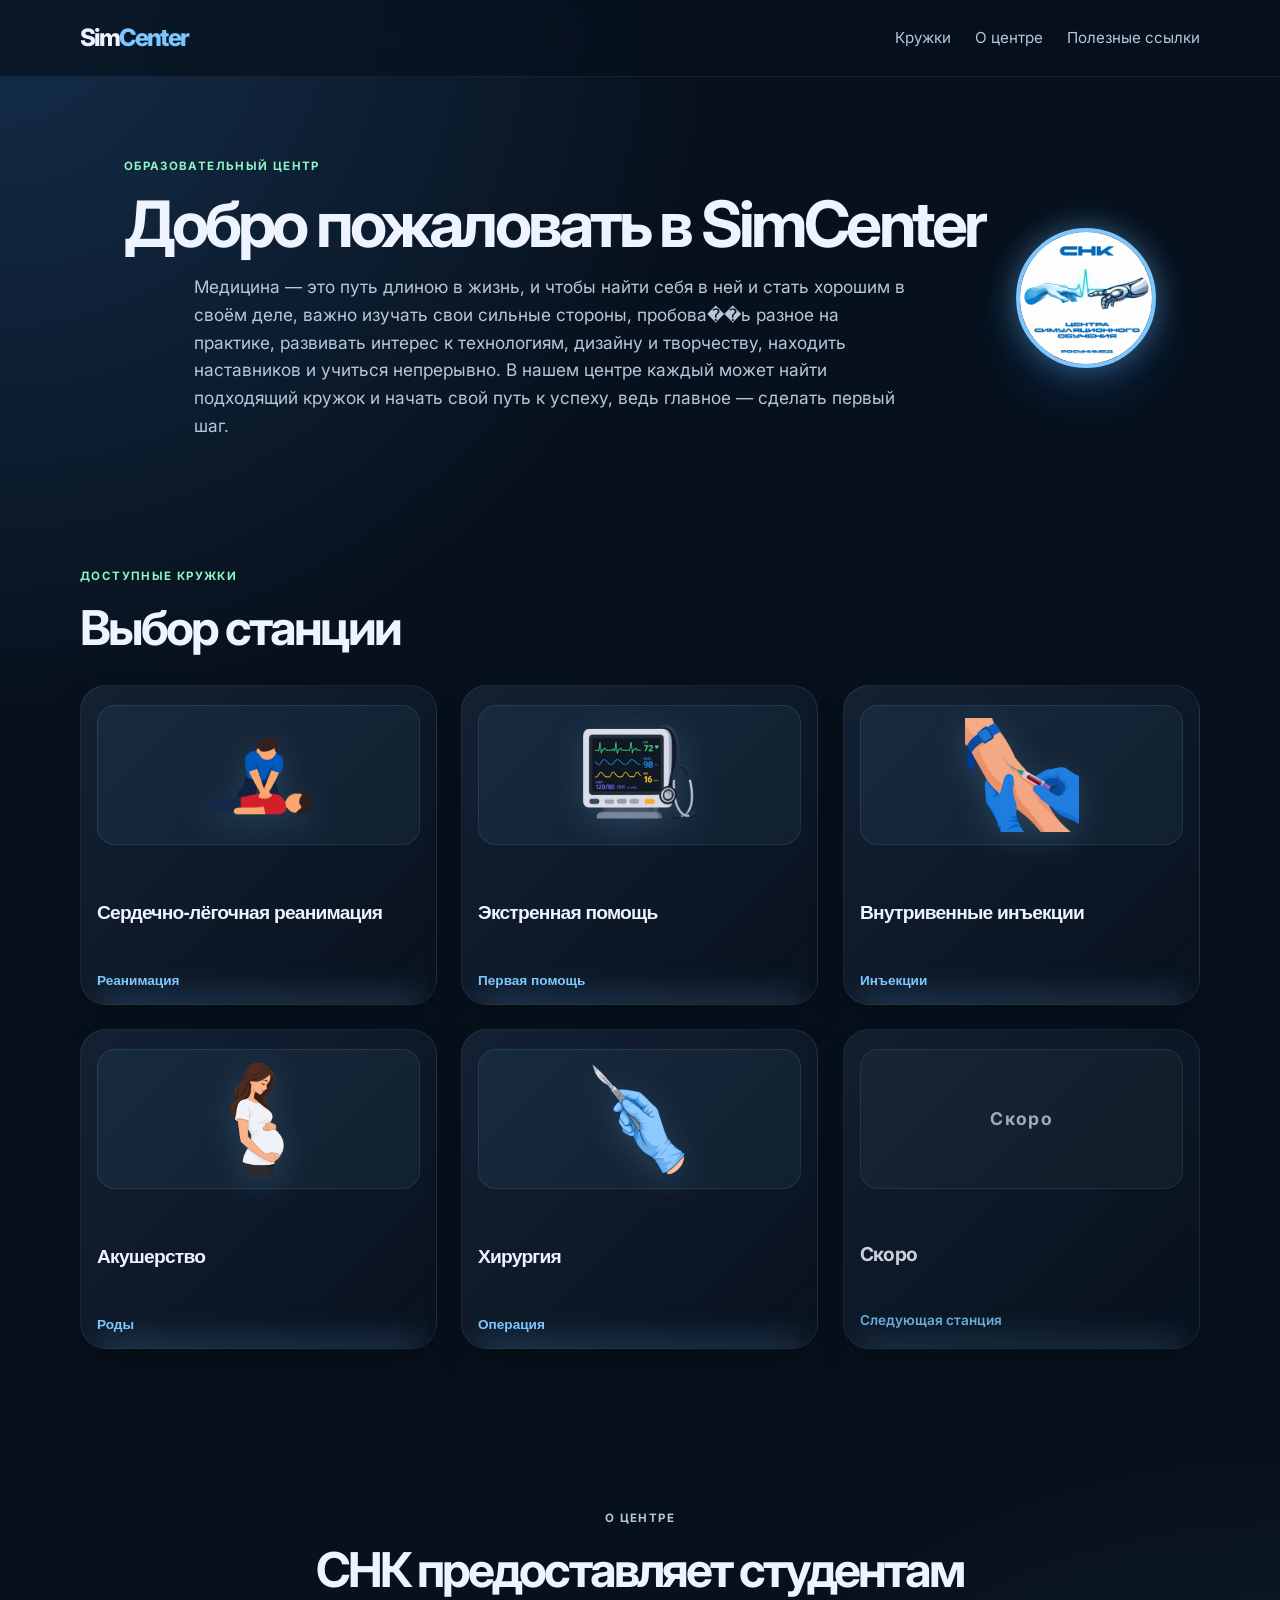
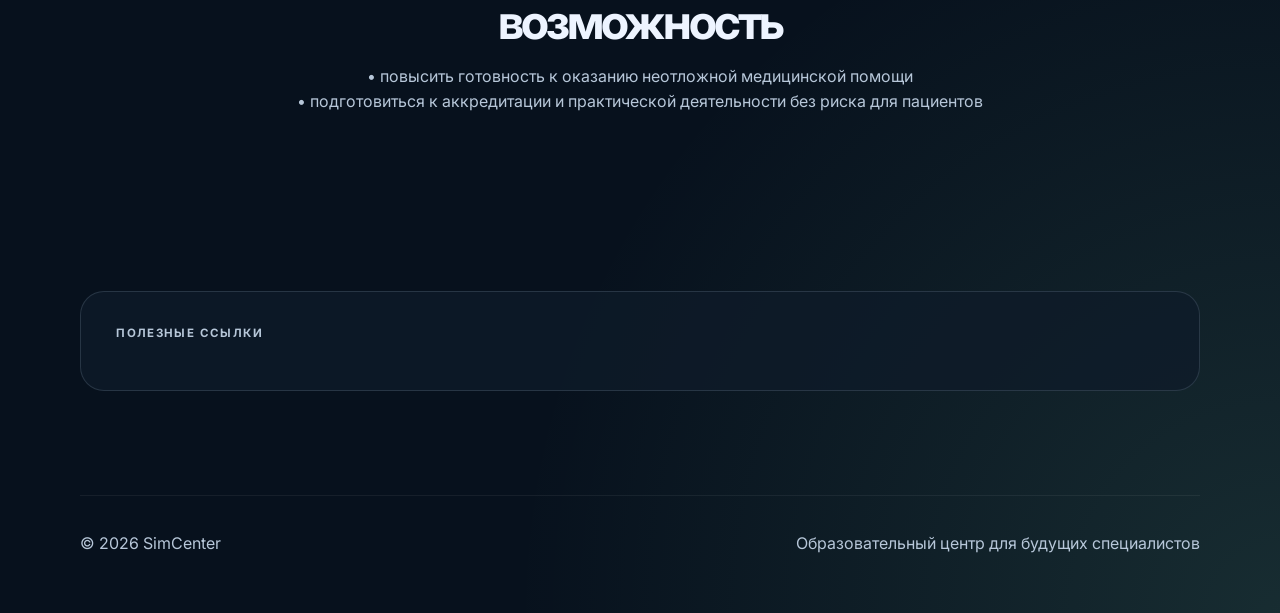
==== index.html @ 1bc77ac1 "Исправляю структуру hero, текст секции About и секции контактов в соответствии с вашим макетом." ====
<!DOCTYPE html>
<html lang="ru">
  <head>
    <meta charset="UTF-8" />
    <meta name="viewport" content="width=device-width, initial-scale=1.0" />
    <meta
      name="description"
      content="SimCenter — образовательный центр для обучения в кружках."
    />
    <title>SimCenter - Кружки обучения</title>
    <link rel="preconnect" href="https://fonts.googleapis.com" />
    <link rel="preconnect" href="https://fonts.gstatic.com" crossorigin />
    <link
      href="https://fonts.googleapis.com/css2?family=Inter:wght@400;500;600;700;800&display=swap"
      rel="stylesheet"
    />
    <link rel="stylesheet" href="styles.css" />
  </head>
  <body>
    <header class="site-header">
      <div class="container nav-wrap">
        <div class="brand" aria-label="SimCenter">Sim<span>Center</span></div>
        <nav class="main-nav" aria-label="Основная навигация">
          <a href="#courses">Кружки</a>
          <a href="#about">О центре</a>
          <a href="#contact">Полезные ссылки</a>
        </nav>
      </div>
    </header>

    <main>
      <div id="home-page">
        <section class="hero">
          <div class="container hero-single">
            <div class="hero-brand">
              <div class="hero-copy">
                <p class="eyebrow">Образовательный центр</p>
                <h1>Добро пожаловать в SimCenter</h1>
                <p class="lede">
                  Медицина — это путь длиною в жизнь, и чтобы найти себя в ней и стать хорошим в своём деле, важно изучать свои сильные стороны, пробова��ь разное на практике, развивать интерес к технологиям, дизайну и творчеству, находить наставников и учиться непрерывно. В нашем центре каждый может найти подходящий кружок и начать свой путь к успеху, ведь главное — сделать первый шаг.
                </p>
              </div>
              <div class="hero-logo-wrap">
                <img
                  class="hero-logo"
                  src="photo_2026-02-09_16-04-20.jpg"
                  alt="Логотип SimCenter"
                />
              </div>
            </div>
          </div>
        </section>

        <section id="courses" class="section courses-section">
          <div class="container">
            <div class="section-heading">
              <p class="section-tag">Доступные кружки</p>
              <h2>Выбор станции</h2>
            </div>

            <div class="courses-grid">
              <button type="button" class="card-cube course-trigger" data-course="slr">
                <div class="card-media">
                  <img src="Новая%20папка%20(6)/СЛР.png" alt="Сердечно-лёгочная реанимация" />
                </div>
                <h3>Сердечно-лёгочная реанимация</h3>
                <p>Реанимация</p>
              </button>

              <button type="button" class="card-cube course-trigger" data-course="emergency">
                <div class="card-media">
                  <img src="Новая%20папка%20(6)/монитор.png" alt="Экстренная помощь" />
                </div>
                <h3>Экстренная помощь</h3>
                <p>Первая помощь</p>
              </button>

              <button type="button" class="card-cube course-trigger" data-course="injections">
                <div class="card-media">
                  <img src="Новая%20папка%20(6)/игла.png" alt="Внутривенные инъекции" />
                </div>
                <h3>Внутривенные инъекции</h3>
                <p>Инъекции</p>
              </button>

              <button type="button" class="card-cube course-trigger" data-course="obstetrics">
                <div class="card-media">
                  <img src="Новая%20папка%20(6)/Бер(1).png" alt="Акушерство" />
                </div>
                <h3>Акушерство</h3>
                <p>Роды</p>
              </button>

              <button type="button" class="card-cube course-trigger" data-course="surgery">
                <div class="card-media">
                  <img src="Новая%20папка%20(6)/ск.png" alt="Хирургия" />
                </div>
                <h3>Хирургия</h3>
                <p>Операция</p>
              </button>

              <div class="card-cube placeholder-card">
                <div class="card-media placeholder-media">
                  <span>Скоро</span>
                </div>
                <h3>Скоро</h3>
                <p>Следующая станция</p>
              </div>
            </div>
          </div>
        </section>

        <section id="about" class="section intro">
          <div class="container narrow">
            <p class="section-tag">О центре</p>
            <h2>СНК предоставляет студентам возможность</h2>
            <p>
              • повысить готовность к оказанию неотложной медицинской помощи
              <br />
              • подготовиться к аккредитации и практической деятельности без риска для пациентов
            </p>
          </div>
        </section>

        <section id="contact" class="section contact">
          <div class="container contact-box">
            <div>
              <p class="section-tag">Полезные ссылки</p>
              <h2></h2>
            </div>
          </div>
        </section>
      </div>

      <section id="course-page" class="course-page hidden">
        <div class="container">
          <div class="course-header-card">
            <div class="course-topbar">
              <div class="course-title-wrap">
                <div class="course-icon" id="course-icon">🚑</div>
                <h2 id="course-title">Сердечно-лёгочная реанимация</h2>
              </div>
              <button type="button" class="course-back" id="course-back-btn">← Назад</button>
            </div>

            <div class="course-tabs" id="course-tabs" aria-label="Вкладки курса"></div>
            <div id="course-content"></div>
          </div>
        </div>
      </section>
    </main>

    <footer class="site-footer">
      <div class="container footer-wrap">
        <p>© <span id="year"></span> SimCenter</p>
        <p>Образовательный центр для будущих специалистов</p>
      </div>
    </footer>

    <script src="script.js"></script>
  </body>
</html>
---- styles.css ----
:root {
  --bg: #07111d;
  --bg-soft: #0d1b2a;
  --panel: rgba(15, 27, 41, 0.9);
  --panel-border: rgba(160, 181, 204, 0.18);
  --text: #edf4ff;
  --muted: #b7c7d9;
  --primary: #7cc7ff;
  --primary-strong: #4ba3ff;
  --accent: #8ef3c5;
  --danger: #ff6b6b;
  --warning: #ffb454;
  --shadow: rgba(6, 15, 24, 0.5);
}

* {
  box-sizing: border-box;
}

html {
  scroll-behavior: smooth;
}

body {
  margin: 0;
  font-family: "Inter", sans-serif;
  background:
    radial-gradient(circle at top left, rgba(76, 161, 255, 0.2), transparent 28%),
    radial-gradient(circle at bottom right, rgba(142, 243, 197, 0.12), transparent 30%),
    var(--bg);
  color: var(--text);
  line-height: 1.6;
}

a {
  color: inherit;
  text-decoration: none;
}

.hidden {
  display: none !important;
}

.container {
  width: min(1120px, calc(100% - 2rem));
  margin: 0 auto;
}

.narrow {
  max-width: 760px;
  text-align: center;
}

.site-header {
  position: sticky;
  top: 0;
  z-index: 20;
  backdrop-filter: blur(14px);
  background: rgba(7, 17, 29, 0.7);
  border-bottom: 1px solid rgba(255, 255, 255, 0.06);
}

.nav-wrap {
  display: flex;
  align-items: center;
  justify-content: space-between;
  min-height: 76px;
}

.brand {
  font-size: 1.5rem;
  font-weight: 800;
  letter-spacing: -0.08em;
}

.brand span {
  color: var(--primary);
}

.main-nav {
  display: flex;
  gap: 1.5rem;
  color: var(--muted);
  font-size: 0.95rem;
}

.main-nav a {
  transition: color 0.25s ease;
}

.main-nav a:hover,
.main-nav a:focus-visible {
  color: var(--text);
}

@keyframes float {
  0%, 100% {
    transform: translateY(0px);
  }
  50% {
    transform: translateY(-15px);
  }
}

@keyframes glow-pulse {
  0%, 100% {
    box-shadow: 0 0 30px rgba(124, 199, 255, 0.4), 0 25px 50px rgba(23, 92, 170, 0.25);
  }
  50% {
    box-shadow: 0 0 50px rgba(124, 199, 255, 0.6), 0 25px 60px rgba(23, 92, 170, 0.35);
  }
}

.hero {
  padding: 5rem 0 3rem;
}

.hero-single {
  text-align: center;
}

.hero-brand {
  display: flex;
  align-items: center;
  justify-content: center;
  gap: 2rem;
  text-align: left;
}

.hero-logo-wrap {
  display: flex;
  justify-content: center;
  align-items: center;
}

.hero-logo {
  width: 140px;
  height: 140px;
  object-fit: cover;
  border-radius: 50%;
  border: 4px solid var(--primary);
  background: rgba(124, 199, 255, 0.1);
  box-shadow: 0 0 30px rgba(124, 199, 255, 0.4), 0 25px 50px rgba(23, 92, 170, 0.25);
  animation: float 4s ease-in-out infinite, glow-pulse 3s ease-in-out infinite;
  transition: transform 0.3s ease;
}

.hero-logo:hover {
  transform: scale(1.08);
}

.eyebrow,
.section-tag {
  margin: 0 0 1rem;
  color: var(--accent);
  text-transform: uppercase;
  letter-spacing: 0.12em;
  font-weight: 700;
  font-size: 0.72rem;
}

.hero-single h1,
.section-heading h2,
.intro h2,
.contact h2,
.course-title-wrap h2 {
  margin: 0;
  letter-spacing: -0.06em;
  line-height: 1.03;
}

.hero-single h1 {
  font-size: clamp(2.6rem, 5vw, 4.4rem);
  margin-bottom: 1rem;
}

.lede {
  max-width: 720px;
  margin: 0 auto;
  color: var(--muted);
  font-size: 1.08rem;
}

.section {
  padding: 5rem 0;
}

.section-heading {
  margin-bottom: 2rem;
}

.section h2 {
  font-size: clamp(2.1rem, 4vw, 3rem);
  letter-spacing: -0.06em;
  line-height: 1.08;
}

.courses-grid {
  display: grid;
  grid-template-columns: repeat(3, minmax(220px, 1fr));
  gap: 1.5rem;
}

.card-cube {
  position: relative;
  display: flex;
  flex-direction: column;
  justify-content: space-between;
  min-height: 320px;
  padding: 1.2rem 1rem 1rem;
  border-radius: 26px;
  background: linear-gradient(135deg, rgba(20, 34, 52, 0.96), rgba(9, 19, 31, 0.94));
  border: 1px solid rgba(255, 255, 255, 0.08);
  box-shadow: 0 18px 32px rgba(0, 0, 0, 0.22);
  transform: perspective(1000px) rotateX(0deg) rotateY(0deg);
  transition: transform 0.25s ease, box-shadow 0.25s ease, border-color 0.25s ease;
  overflow: hidden;
  color: var(--text);
  text-align: left;
  cursor: pointer;
}

.card-cube::before {
  content: "";
  position: absolute;
  inset: auto 12px -12px 14px;
  height: 22px;
  border-radius: 14px;
  background: rgba(89, 143, 196, 0.28);
  filter: blur(14px);
  z-index: 0;
}

.card-cube:hover,
.card-cube:focus-within {
  transform: translateY(-10px) rotateX(3deg) rotateY(-4deg);
  border-color: rgba(124, 199, 255, 0.7);
  box-shadow: 0 26px 44px rgba(23, 92, 170, 0.25);
}

.card-media {
  width: 100%;
  height: 140px;
  display: flex;
  align-items: center;
  justify-content: center;
  overflow: visible;
  border-radius: 18px;
  background: rgba(124, 199, 255, 0.06);
  border: 1px solid rgba(124, 199, 255, 0.12);
  margin-bottom: 0.9rem;
  position: relative;
  z-index: 1;
  padding: 12px;
}

.card-media img {
  width: 100%;
  height: 100%;
  object-fit: contain;
  display: block;
  filter: drop-shadow(0 8px 16px rgba(124, 199, 255, 0.18));
}

.placeholder-media {
  display: grid;
  place-items: center;
  background: rgba(255, 255, 255, 0.04);
  color: var(--muted);
  font-size: 1.1rem;
  font-weight: 700;
  letter-spacing: 0.08em;
}

.card-cube h3 {
  margin: 0 0 0.4rem;
  font-size: 1.2rem;
  letter-spacing: -0.04em;
  line-height: 1.25;
  position: relative;
  z-index: 1;
}

.card-cube p {
  margin: 0;
  color: var(--primary);
  font-weight: 600;
  font-size: 0.85rem;
  position: relative;
  z-index: 1;
}

.placeholder-card {
  opacity: 0.85;
  cursor: default;
}

.placeholder-card:hover,
.placeholder-card:focus-within {
  transform: none;
  border-color: rgba(255, 255, 255, 0.08);
  box-shadow: 0 18px 32px rgba(0, 0, 0, 0.22);
}

.intro p,
.contact-box p,
.course-content p,
.course-content li {
  color: var(--muted);
}

.contact-box {
  display: flex;
  align-items: center;
  justify-content: space-between;
  gap: 1.5rem;
  padding: 2rem 2.2rem;
  background: rgba(15, 27, 41, 0.78);
  border: 1px solid var(--panel-border);
  border-radius: 24px;
}

.button {
  display: inline-flex;
  align-items: center;
  justify-content: center;
  border-radius: 999px;
  padding: 0.9rem 1.4rem;
  font-weight: 700;
  background: linear-gradient(135deg, var(--primary), var(--primary-strong));
  color: #051720;
  box-shadow: 0 18px 32px rgba(75, 163, 255, 0.35);
  transition: transform 0.2s ease;
  border: 0;
}

.button:hover,
.button:focus-visible {
  transform: translateY(-2px);
}

.course-page {
  padding: 4rem 0;
}

.course-header-card {
  background: rgba(15, 27, 41, 0.82);
  border: 1px solid rgba(255, 255, 255, 0.08);
  border-radius: 28px;
  padding: 28px 28px 18px;
  box-shadow: 0 20px 40px rgba(0, 0, 0, 0.18);
}

.course-topbar {
  display: flex;
  align-items: center;
  justify-content: space-between;
  gap: 18px;
  margin-bottom: 18px;
}

.course-title-wrap {
  display: flex;
  align-items: center;
  gap: 16px;
}

.course-icon {
  width: 60px;
  height: 60px;
  display: grid;
  place-items: center;
  border-radius: 18px;
  background: linear-gradient(135deg, rgba(124, 199, 255, 0.2), rgba(142, 243, 197, 0.12));
  border: 1px solid rgba(124, 199, 255, 0.25);
  font-size: 2rem;
}

.course-back {
  background: linear-gradient(135deg, var(--primary), var(--primary-strong));
  color: #041521;
  border: 0;
  border-radius: 999px;
  padding: 10px 16px;
  font-weight: 700;
  cursor: pointer;
}

.course-tabs {
  display: flex;
  flex-wrap: wrap;
  gap: 12px;
  margin: 26px 0 18px;
}

.course-tab {
  border: 1px solid rgba(124, 199, 255, 0.2);
  background: rgba(124, 199, 255, 0.08);
  color: var(--text);
  padding: 12px 18px;
  border-radius: 12px;
  font-size: 0.98rem;
  font-weight: 600;
  cursor: pointer;
  transition: all 0.2s ease;
}

.course-tab.active {
  background: linear-gradient(135deg, rgba(124, 199, 255, 0.2), rgba(142, 243, 197, 0.1));
  border-color: rgba(124, 199, 255, 0.5);
  box-shadow: 0 8px 18px rgba(75, 163, 255, 0.18);
}

.course-tab:hover {
  transform: translateY(-1px);
}

#course-content h2 {
  margin-top: 0;
  font-size: clamp(1.4rem, 2vw, 2rem);
  color: var(--warning);
}

#course-content ul {
  padding-left: 20px;
}

.warning {
  background: rgba(255, 107, 107, 0.12);
  border-left: 4px solid var(--danger);
  border-radius: 12px;
  padding: 14px 16px;
  margin: 18px 0;
}

.warning strong {
  color: #ff9f9f;
}

.grid {
  display: grid;
  grid-template-columns: repeat(2, minmax(220px, 1fr));
  gap: 16px;
  margin-top: 18px;
}

.mini-card {
  background: rgba(22, 36, 53, 0.9);
  border: 1px solid rgba(255, 255, 255, 0.08);
  border-radius: 16px;
  padding: 18px;
}

.mini-card h3 {
  margin: 0 0 8px;
  color: var(--text);
}

.placeholder {
  display: grid;
  place-items: center;
  min-height: 220px;
  border: 1px dashed rgba(124, 199, 255, 0.4);
  border-radius: 18px;
  background: rgba(124, 199, 255, 0.04);
  color: var(--muted);
  font-size: 1.05rem;
  text-align: center;
  padding: 18px;
}

.site-footer {
  padding: 1.5rem 0 2.5rem;
  color: var(--muted);
}

.footer-wrap {
  display: flex;
  justify-content: space-between;
  gap: 1rem;
  flex-wrap: wrap;
  border-top: 1px solid rgba(255, 255, 255, 0.06);
  padding-top: 1.2rem;
}

@media (max-width: 900px) {
  .courses-grid {
    grid-template-columns: repeat(2, minmax(220px, 1fr));
  }

  .hero-brand {
    flex-direction: column;
    text-align: center;
  }
}

@media (max-width: 620px) {
  .courses-grid {
    grid-template-columns: 1fr;
  }

  .main-nav {
    display: none;
  }

  .contact-box {
    display: grid;
    grid-template-columns: 1fr;
    text-align: center;
    justify-content: center;
  }

  .hero-logo {
    width: 110px;
    height: 110px;
  }

  .grid {
    grid-template-columns: 1fr;
  }
}
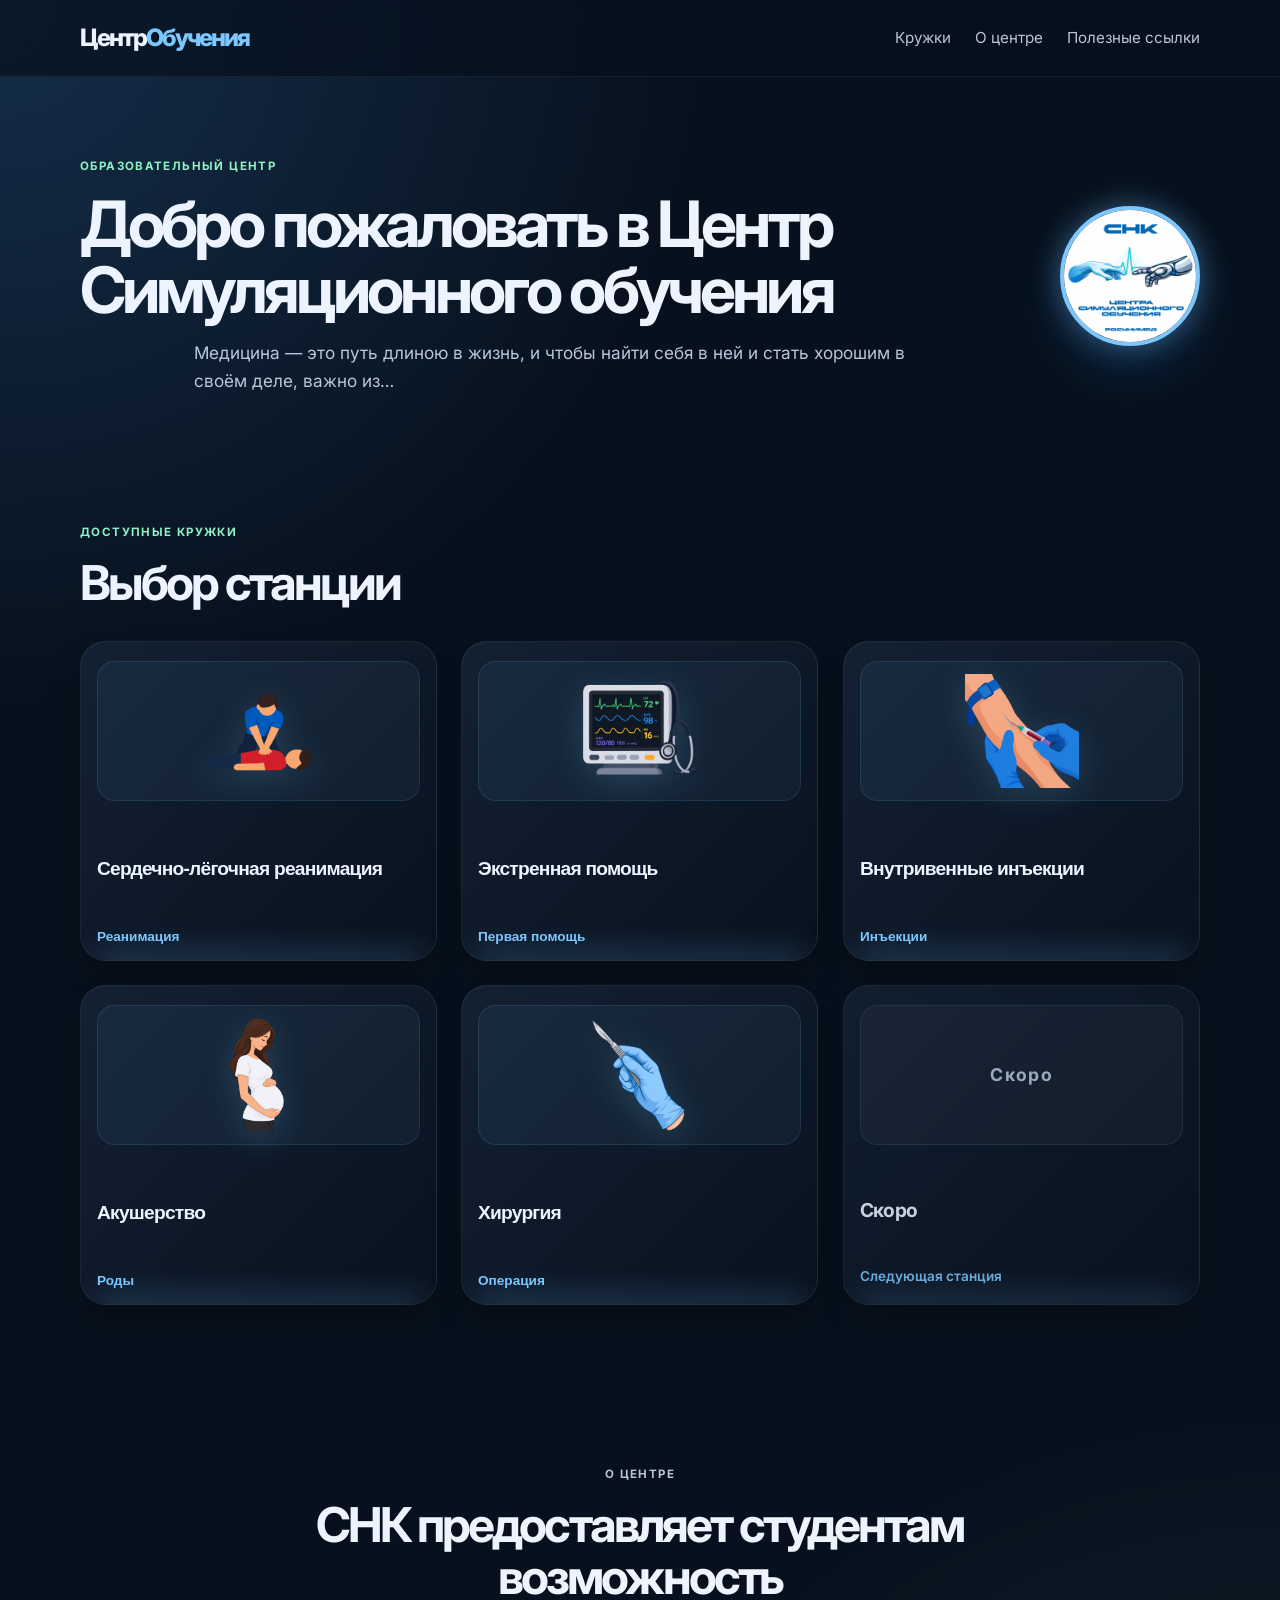
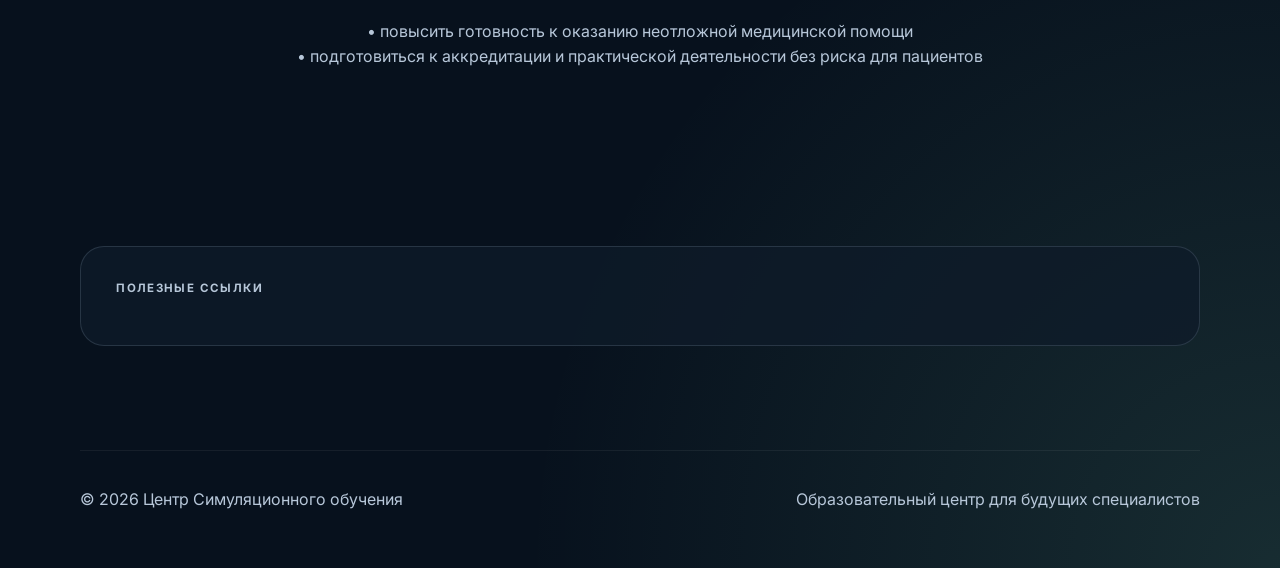
==== commit 6d7ded56: "Подтвердить изменения: заменить название и обновить фон" ====
--- a/index.html
+++ b/index.html
@@ -5,9 +5,9 @@
     <meta name="viewport" content="width=device-width, initial-scale=1.0" />
     <meta
       name="description"
-      content="SimCenter — образовательный центр для обучения в кружках."
+      content="Центр Симуляционного обучения — образовательный центр для обучения в кружках."
     />
-    <title>SimCenter - Кружки обучения</title>
+    <title>Центр Симуляционного обучения - Кружки обучения</title>
     <link rel="preconnect" href="https://fonts.googleapis.com" />
     <link rel="preconnect" href="https://fonts.gstatic.com" crossorigin />
     <link
@@ -19,7 +19,7 @@
   <body>
     <header class="site-header">
       <div class="container nav-wrap">
-        <div class="brand" aria-label="SimCenter">Sim<span>Center</span></div>
+        <div class="brand" aria-label="Центр Симуляционного обучения">Центр<span>Обучения</span></div>
         <nav class="main-nav" aria-label="Основная навигация">
           <a href="#courses">Кружки</a>
           <a href="#about">О центре</a>
@@ -35,16 +35,16 @@
             <div class="hero-brand">
               <div class="hero-copy">
                 <p class="eyebrow">Образовательный центр</p>
-                <h1>Добро пожаловать в SimCenter</h1>
+                <h1>Добро пожаловать в Центр Симуляционного обучения</h1>
                 <p class="lede">
-                  Медицина — это путь длиною в жизнь, и чтобы найти себя в ней и стать хорошим в своём деле, важно изучать свои сильные стороны, пробова��ь разное на практике, развивать интерес к технологиям, дизайну и творчеству, находить наставников и учиться непрерывно. В нашем центре каждый может найти подходящий кружок и начать свой путь к успеху, ведь главное — сделать первый шаг.
+                  Медицина — это путь длиною в жизнь, и чтобы найти себя в ней и стать хорошим в своём деле, важно из…
                 </p>
               </div>
               <div class="hero-logo-wrap">
                 <img
                   class="hero-logo"
                   src="photo_2026-02-09_16-04-20.jpg"
-                  alt="Логотип SimCenter"
+                  alt="Логотип Центра Симуляционного обучения"
                 />
               </div>
             </div>
@@ -152,7 +152,7 @@
 
     <footer class="site-footer">
       <div class="container footer-wrap">
-        <p>© <span id="year"></span> SimCenter</p>
+        <p>© <span id="year"></span> Центр Симуляционного обучения</p>
         <p>Образовательный центр для будущих специалистов</p>
       </div>
     </footer>
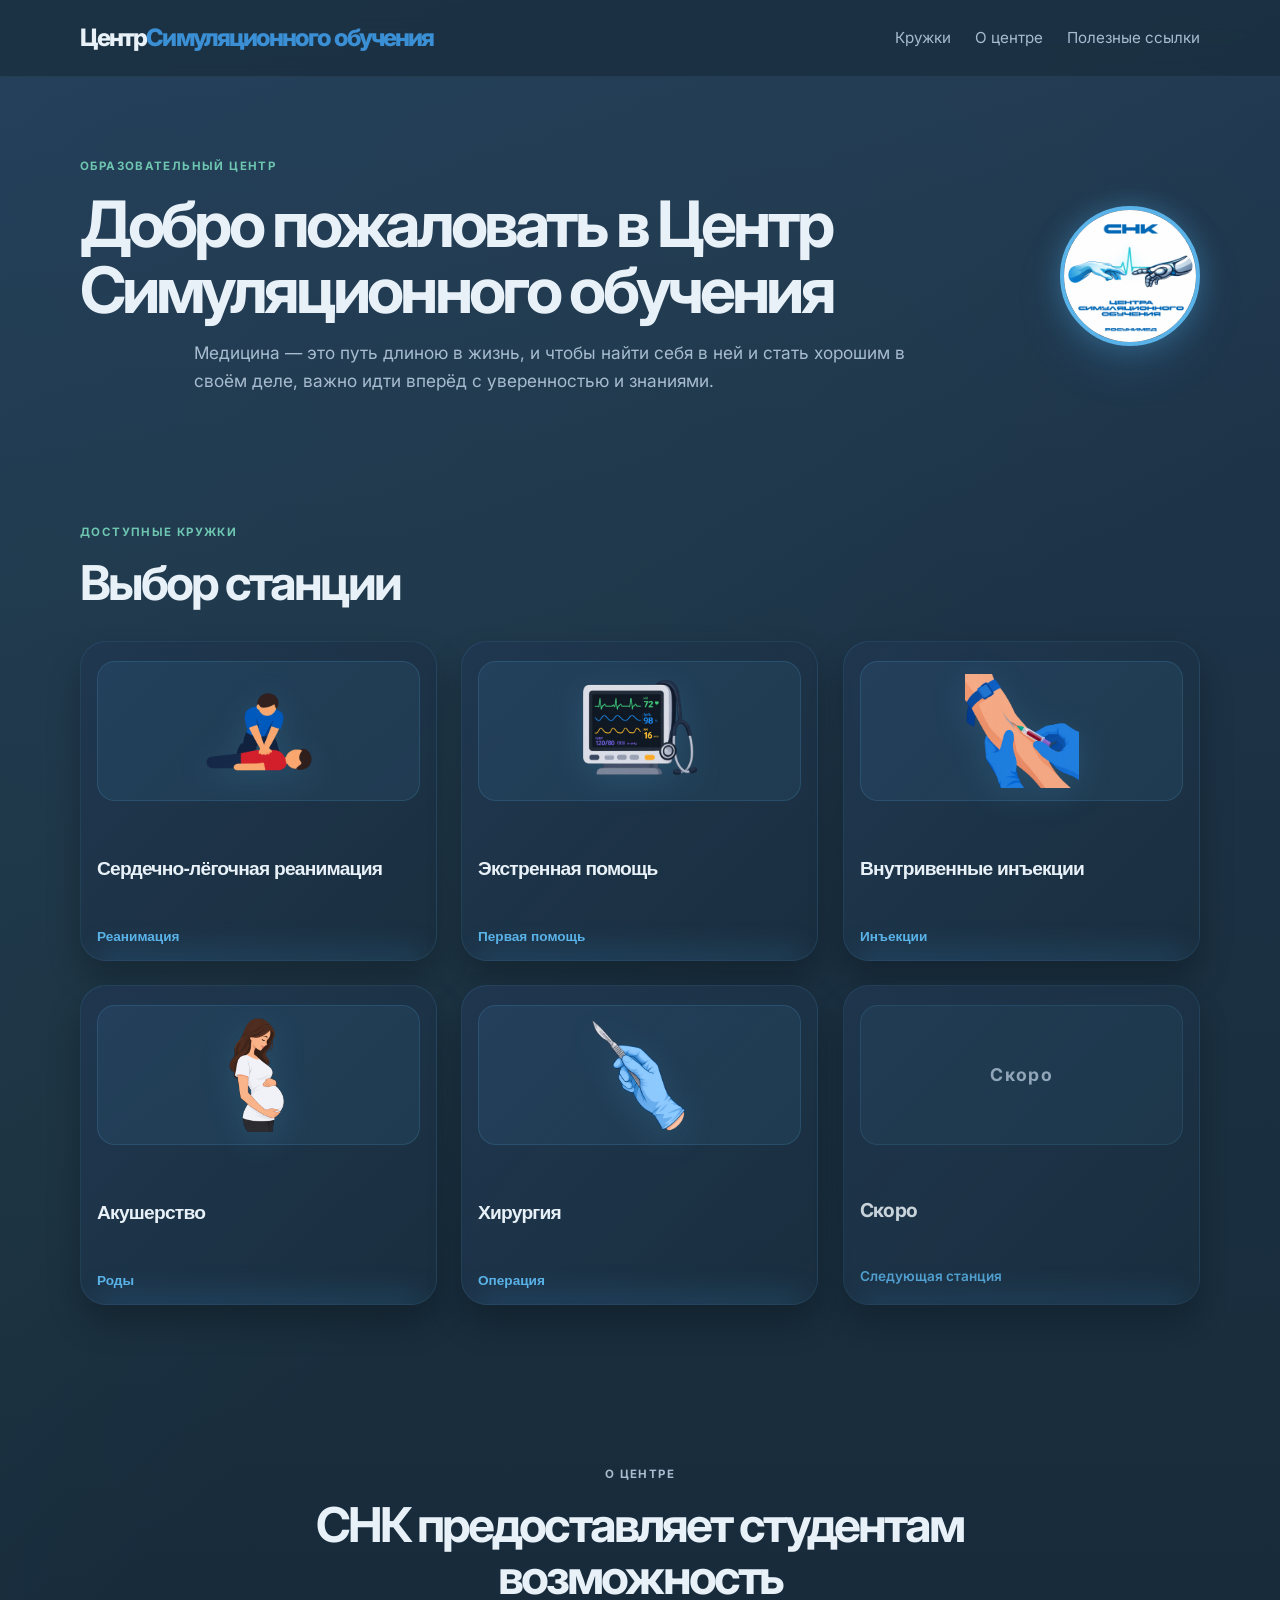
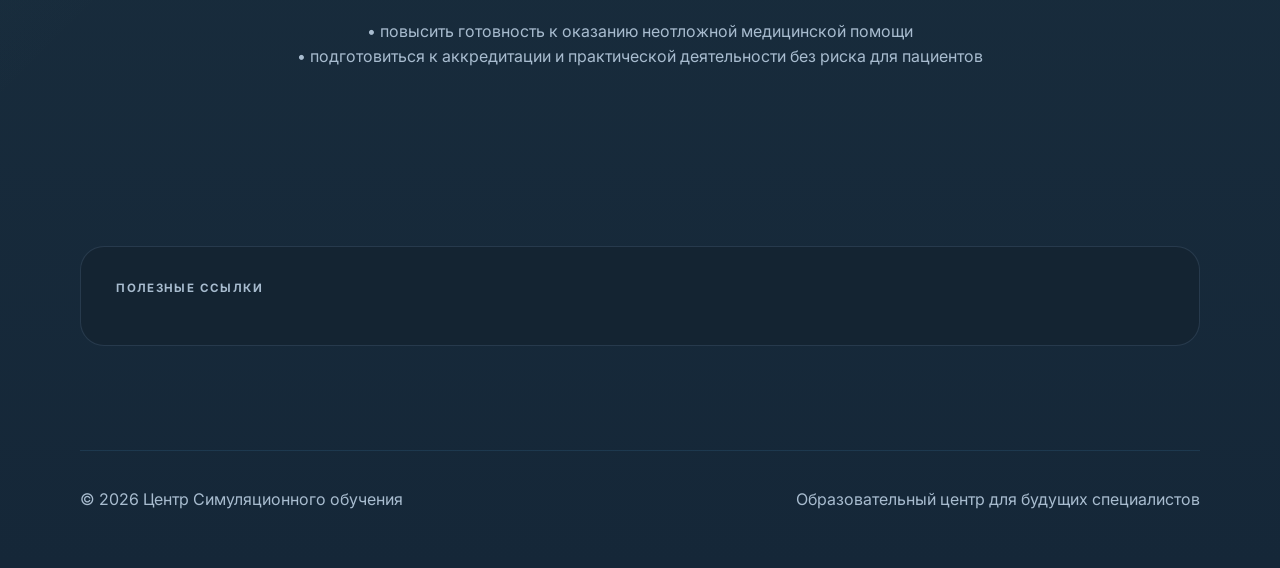
==== commit 1439943a: "Обновить название сайта и фон для этого репозитория" ====
--- a/index.html
+++ b/index.html
@@ -19,7 +19,7 @@
   <body>
     <header class="site-header">
       <div class="container nav-wrap">
-        <div class="brand" aria-label="Центр Симуляционного обучения">Центр<span>Обучения</span></div>
+        <div class="brand" aria-label="Центр Симуляционного обучения">Центр<span>Симуляционного обучения</span></div>
         <nav class="main-nav" aria-label="Основная навигация">
           <a href="#courses">Кружки</a>
           <a href="#about">О центре</a>
@@ -37,15 +37,11 @@
                 <p class="eyebrow">Образовательный центр</p>
                 <h1>Добро пожаловать в Центр Симуляционного обучения</h1>
                 <p class="lede">
-                  Медицина — это путь длиною в жизнь, и чтобы найти себя в ней и стать хорошим в своём деле, важно из…
+                  Медицина — это путь длиною в жизнь, и чтобы найти себя в ней и стать хорошим в своём деле, важно идти вперёд с уверенностью и знаниями.
                 </p>
               </div>
               <div class="hero-logo-wrap">
-                <img
-                  class="hero-logo"
-                  src="photo_2026-02-09_16-04-20.jpg"
-                  alt="Логотип Центра Симуляционного обучения"
-                />
+                <img class="hero-logo" src="photo_2026-02-09_16-04-20.jpg" alt="Логотип Центра Симуляционного обучения" />
               </div>
             </div>
           </div>
@@ -115,8 +111,7 @@
             <p class="section-tag">О центре</p>
             <h2>СНК предоставляет студентам возможность</h2>
             <p>
-              • повысить готовность к оказанию неотложной медицинской помощи
-              <br />
+              • повысить готовность к оказанию неотложной медицинской помощи<br />
               • подготовиться к аккредитации и практической деятельности без риска для пациентов
             </p>
           </div>
@@ -142,7 +137,6 @@
               </div>
               <button type="button" class="course-back" id="course-back-btn">← Назад</button>
             </div>
-
             <div class="course-tabs" id="course-tabs" aria-label="Вкладки курса"></div>
             <div id="course-content"></div>
           </div>
--- a/styles.css
+++ b/styles.css
@@ -1,16 +1,16 @@
 :root {
-  --bg: #07111d;
-  --bg-soft: #0d1b2a;
-  --panel: rgba(15, 27, 41, 0.9);
-  --panel-border: rgba(160, 181, 204, 0.18);
-  --text: #edf4ff;
-  --muted: #b7c7d9;
-  --primary: #7cc7ff;
-  --primary-strong: #4ba3ff;
-  --accent: #8ef3c5;
-  --danger: #ff6b6b;
-  --warning: #ffb454;
-  --shadow: rgba(6, 15, 24, 0.5);
+  --bg: #1a2f3f;
+  --bg-soft: #243a4d;
+  --panel: rgba(20, 35, 48, 0.9);
+  --panel-border: rgba(126, 159, 191, 0.18);
+  --text: #e8f1f7;
+  --muted: #a8bccf;
+  --primary: #5ab3e8;
+  --primary-strong: #3b8fd4;
+  --accent: #6ec5b0;
+  --danger: #e85d5d;
+  --warning: #d9a847;
+  --shadow: rgba(10, 20, 30, 0.4);
 }
 
 * {
@@ -25,11 +25,11 @@
   margin: 0;
   font-family: "Inter", sans-serif;
   background:
-    radial-gradient(circle at top left, rgba(76, 161, 255, 0.2), transparent 28%),
-    radial-gradient(circle at bottom right, rgba(142, 243, 197, 0.12), transparent 30%),
-    var(--bg);
+    linear-gradient(135deg, rgba(90, 179, 232, 0.08) 0%, rgba(110, 197, 176, 0.04) 35%, transparent 50%),
+    linear-gradient(180deg, #203750 0%, #1a2f3f 50%, #152738 100%);
   color: var(--text);
   line-height: 1.6;
+  min-height: 100vh;
 }
 
 a {
@@ -56,8 +56,8 @@
   top: 0;
   z-index: 20;
   backdrop-filter: blur(14px);
-  background: rgba(7, 17, 29, 0.7);
-  border-bottom: 1px solid rgba(255, 255, 255, 0.06);
+  background: rgba(26, 47, 63, 0.8);
+  border-bottom: 1px solid rgba(126, 159, 191, 0.1);
 }
 
 .nav-wrap {
@@ -74,7 +74,7 @@
 }
 
 .brand span {
-  color: var(--primary);
+  color: var(--primary-strong);
 }
 
 .main-nav {
@@ -104,10 +104,10 @@
 
 @keyframes glow-pulse {
   0%, 100% {
-    box-shadow: 0 0 30px rgba(124, 199, 255, 0.4), 0 25px 50px rgba(23, 92, 170, 0.25);
+    box-shadow: 0 0 28px rgba(90, 179, 232, 0.3), 0 20px 45px rgba(59, 143, 212, 0.2);
   }
   50% {
-    box-shadow: 0 0 50px rgba(124, 199, 255, 0.6), 0 25px 60px rgba(23, 92, 170, 0.35);
+    box-shadow: 0 0 42px rgba(90, 179, 232, 0.45), 0 22px 50px rgba(59, 143, 212, 0.3);
   }
 }
 
@@ -139,8 +139,8 @@
   object-fit: cover;
   border-radius: 50%;
   border: 4px solid var(--primary);
-  background: rgba(124, 199, 255, 0.1);
-  box-shadow: 0 0 30px rgba(124, 199, 255, 0.4), 0 25px 50px rgba(23, 92, 170, 0.25);
+  background: rgba(90, 179, 232, 0.1);
+  box-shadow: 0 0 28px rgba(90, 179, 232, 0.3), 0 20px 45px rgba(59, 143, 212, 0.2);
   animation: float 4s ease-in-out infinite, glow-pulse 3s ease-in-out infinite;
   transition: transform 0.3s ease;
 }
@@ -209,9 +209,9 @@
   min-height: 320px;
   padding: 1.2rem 1rem 1rem;
   border-radius: 26px;
-  background: linear-gradient(135deg, rgba(20, 34, 52, 0.96), rgba(9, 19, 31, 0.94));
-  border: 1px solid rgba(255, 255, 255, 0.08);
-  box-shadow: 0 18px 32px rgba(0, 0, 0, 0.22);
+  background: linear-gradient(135deg, rgba(32, 55, 80, 0.95), rgba(26, 47, 63, 0.92));
+  border: 1px solid rgba(90, 179, 232, 0.12);
+  box-shadow: 0 18px 32px rgba(0, 0, 0, 0.25);
   transform: perspective(1000px) rotateX(0deg) rotateY(0deg);
   transition: transform 0.25s ease, box-shadow 0.25s ease, border-color 0.25s ease;
   overflow: hidden;
@@ -226,7 +226,7 @@
   inset: auto 12px -12px 14px;
   height: 22px;
   border-radius: 14px;
-  background: rgba(89, 143, 196, 0.28);
+  background: rgba(59, 143, 212, 0.2);
   filter: blur(14px);
   z-index: 0;
 }
@@ -234,8 +234,8 @@
 .card-cube:hover,
 .card-cube:focus-within {
   transform: translateY(-10px) rotateX(3deg) rotateY(-4deg);
-  border-color: rgba(124, 199, 255, 0.7);
-  box-shadow: 0 26px 44px rgba(23, 92, 170, 0.25);
+  border-color: rgba(90, 179, 232, 0.5);
+  box-shadow: 0 26px 44px rgba(59, 143, 212, 0.2);
 }
 
 .card-media {
@@ -246,8 +246,8 @@
   justify-content: center;
   overflow: visible;
   border-radius: 18px;
-  background: rgba(124, 199, 255, 0.06);
-  border: 1px solid rgba(124, 199, 255, 0.12);
+  background: rgba(90, 179, 232, 0.08);
+  border: 1px solid rgba(90, 179, 232, 0.16);
   margin-bottom: 0.9rem;
   position: relative;
   z-index: 1;
@@ -259,13 +259,13 @@
   height: 100%;
   object-fit: contain;
   display: block;
-  filter: drop-shadow(0 8px 16px rgba(124, 199, 255, 0.18));
+  filter: drop-shadow(0 8px 16px rgba(90, 179, 232, 0.15));
 }
 
 .placeholder-media {
   display: grid;
   place-items: center;
-  background: rgba(255, 255, 255, 0.04);
+  background: rgba(90, 179, 232, 0.06);
   color: var(--muted);
   font-size: 1.1rem;
   font-weight: 700;
@@ -298,8 +298,8 @@
 .placeholder-card:hover,
 .placeholder-card:focus-within {
   transform: none;
-  border-color: rgba(255, 255, 255, 0.08);
-  box-shadow: 0 18px 32px rgba(0, 0, 0, 0.22);
+  border-color: rgba(90, 179, 232, 0.12);
+  box-shadow: 0 18px 32px rgba(0, 0, 0, 0.25);
 }
 
 .intro p,
@@ -315,7 +315,7 @@
   justify-content: space-between;
   gap: 1.5rem;
   padding: 2rem 2.2rem;
-  background: rgba(15, 27, 41, 0.78);
+  background: rgba(20, 35, 48, 0.75);
   border: 1px solid var(--panel-border);
   border-radius: 24px;
 }
@@ -328,8 +328,8 @@
   padding: 0.9rem 1.4rem;
   font-weight: 700;
   background: linear-gradient(135deg, var(--primary), var(--primary-strong));
-  color: #051720;
-  box-shadow: 0 18px 32px rgba(75, 163, 255, 0.35);
+  color: #0a1820;
+  box-shadow: 0 18px 32px rgba(90, 179, 232, 0.25);
   transition: transform 0.2s ease;
   border: 0;
 }
@@ -344,11 +344,11 @@
 }
 
 .course-header-card {
-  background: rgba(15, 27, 41, 0.82);
-  border: 1px solid rgba(255, 255, 255, 0.08);
+  background: rgba(20, 35, 48, 0.8);
+  border: 1px solid rgba(90, 179, 232, 0.1);
   border-radius: 28px;
   padding: 28px 28px 18px;
-  box-shadow: 0 20px 40px rgba(0, 0, 0, 0.18);
+  box-shadow: 0 20px 40px rgba(0, 0, 0, 0.3);
 }
 
 .course-topbar {
@@ -371,14 +371,14 @@
   display: grid;
   place-items: center;
   border-radius: 18px;
-  background: linear-gradient(135deg, rgba(124, 199, 255, 0.2), rgba(142, 243, 197, 0.12));
-  border: 1px solid rgba(124, 199, 255, 0.25);
+  background: linear-gradient(135deg, rgba(90, 179, 232, 0.15), rgba(110, 197, 176, 0.1));
+  border: 1px solid rgba(90, 179, 232, 0.2);
   font-size: 2rem;
 }
 
 .course-back {
   background: linear-gradient(135deg, var(--primary), var(--primary-strong));
-  color: #041521;
+  color: #0a1820;
   border: 0;
   border-radius: 999px;
   padding: 10px 16px;
@@ -394,8 +394,8 @@
 }
 
 .course-tab {
-  border: 1px solid rgba(124, 199, 255, 0.2);
-  background: rgba(124, 199, 255, 0.08);
+  border: 1px solid rgba(90, 179, 232, 0.2);
+  background: rgba(90, 179, 232, 0.08);
   color: var(--text);
   padding: 12px 18px;
   border-radius: 12px;
@@ -406,9 +406,9 @@
 }
 
 .course-tab.active {
-  background: linear-gradient(135deg, rgba(124, 199, 255, 0.2), rgba(142, 243, 197, 0.1));
-  border-color: rgba(124, 199, 255, 0.5);
-  box-shadow: 0 8px 18px rgba(75, 163, 255, 0.18);
+  background: linear-gradient(135deg, rgba(90, 179, 232, 0.18), rgba(110, 197, 176, 0.12));
+  border-color: rgba(90, 179, 232, 0.4);
+  box-shadow: 0 8px 18px rgba(59, 143, 212, 0.15);
 }
 
 .course-tab:hover {
@@ -426,7 +426,7 @@
 }
 
 .warning {
-  background: rgba(255, 107, 107, 0.12);
+  background: rgba(232, 93, 93, 0.1);
   border-left: 4px solid var(--danger);
   border-radius: 12px;
   padding: 14px 16px;
@@ -434,7 +434,7 @@
 }
 
 .warning strong {
-  color: #ff9f9f;
+  color: #f08a8a;
 }
 
 .grid {
@@ -445,8 +445,8 @@
 }
 
 .mini-card {
-  background: rgba(22, 36, 53, 0.9);
-  border: 1px solid rgba(255, 255, 255, 0.08);
+  background: rgba(26, 47, 63, 0.85);
+  border: 1px solid rgba(90, 179, 232, 0.12);
   border-radius: 16px;
   padding: 18px;
 }
@@ -460,9 +460,9 @@
   display: grid;
   place-items: center;
   min-height: 220px;
-  border: 1px dashed rgba(124, 199, 255, 0.4);
+  border: 1px dashed rgba(90, 179, 232, 0.3);
   border-radius: 18px;
-  background: rgba(124, 199, 255, 0.04);
+  background: rgba(90, 179, 232, 0.04);
   color: var(--muted);
   font-size: 1.05rem;
   text-align: center;
@@ -479,7 +479,7 @@
   justify-content: space-between;
   gap: 1rem;
   flex-wrap: wrap;
-  border-top: 1px solid rgba(255, 255, 255, 0.06);
+  border-top: 1px solid rgba(90, 179, 232, 0.12);
   padding-top: 1.2rem;
 }
 
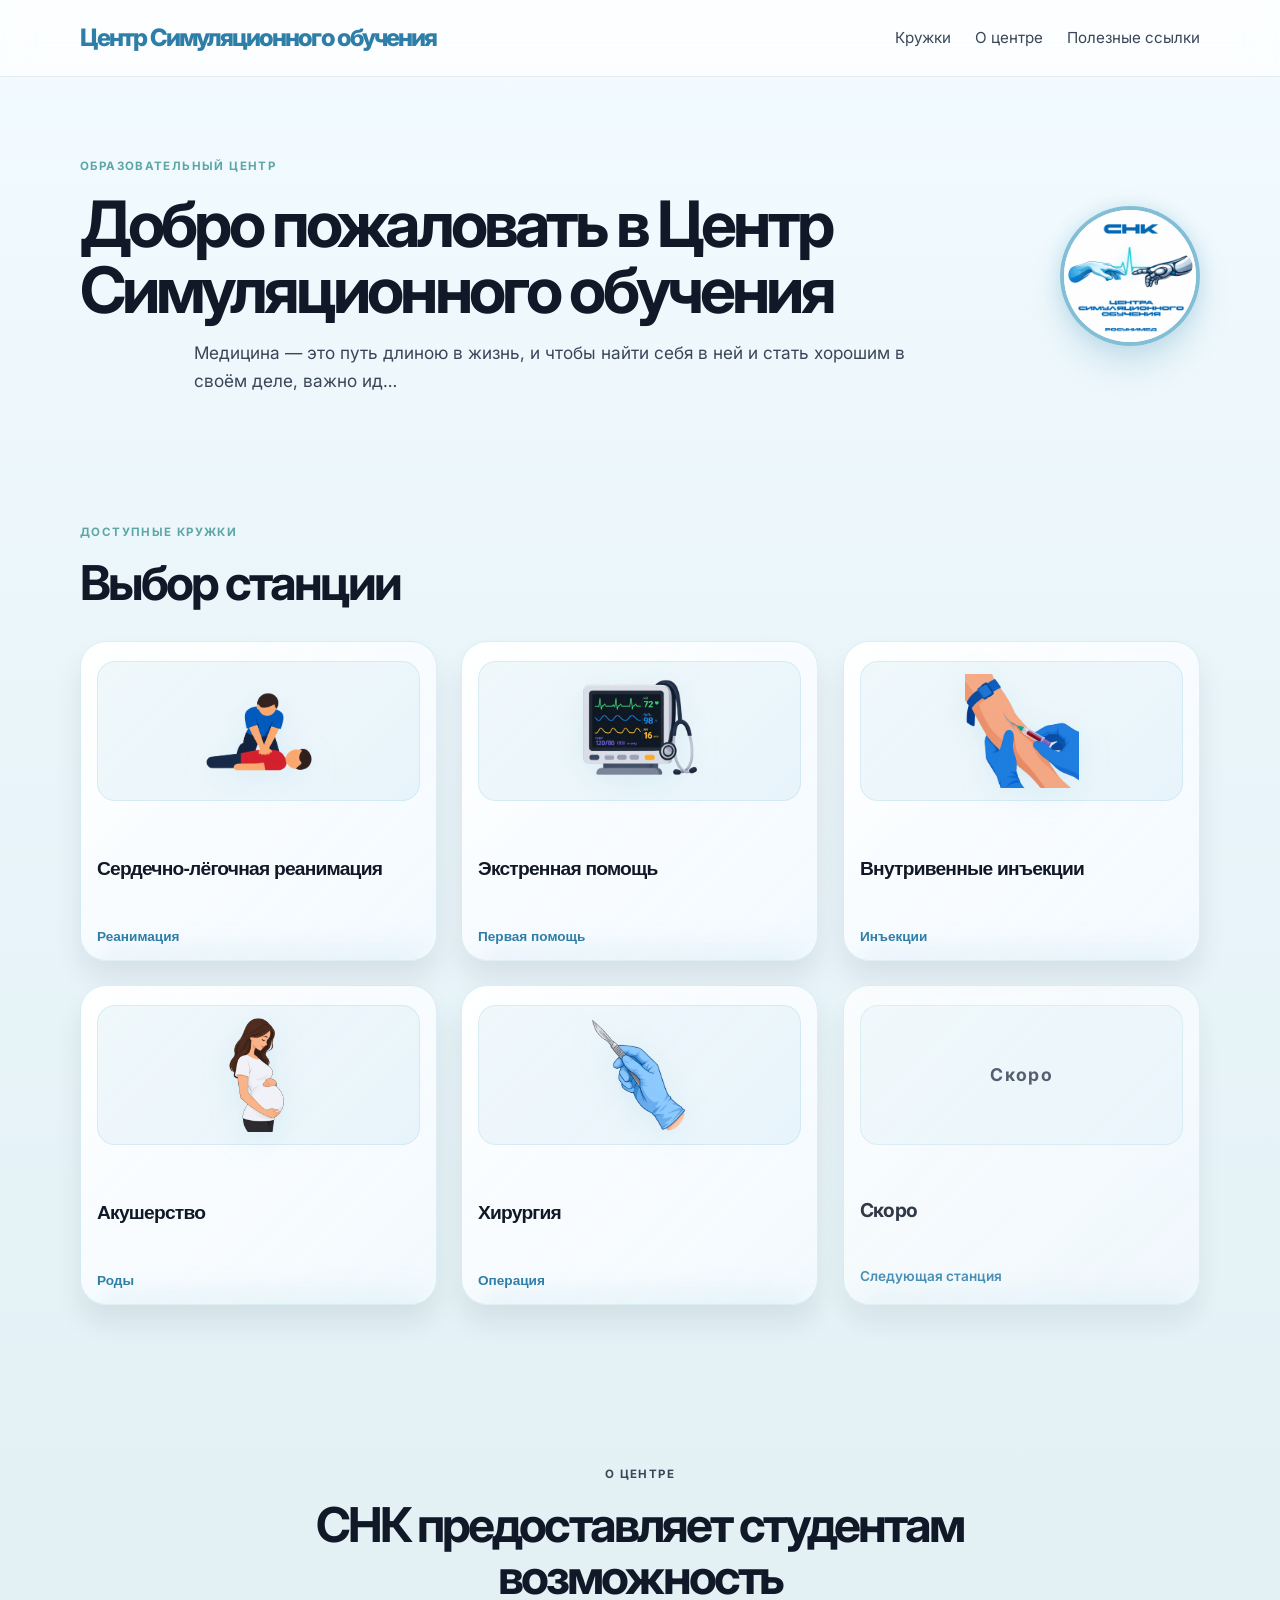
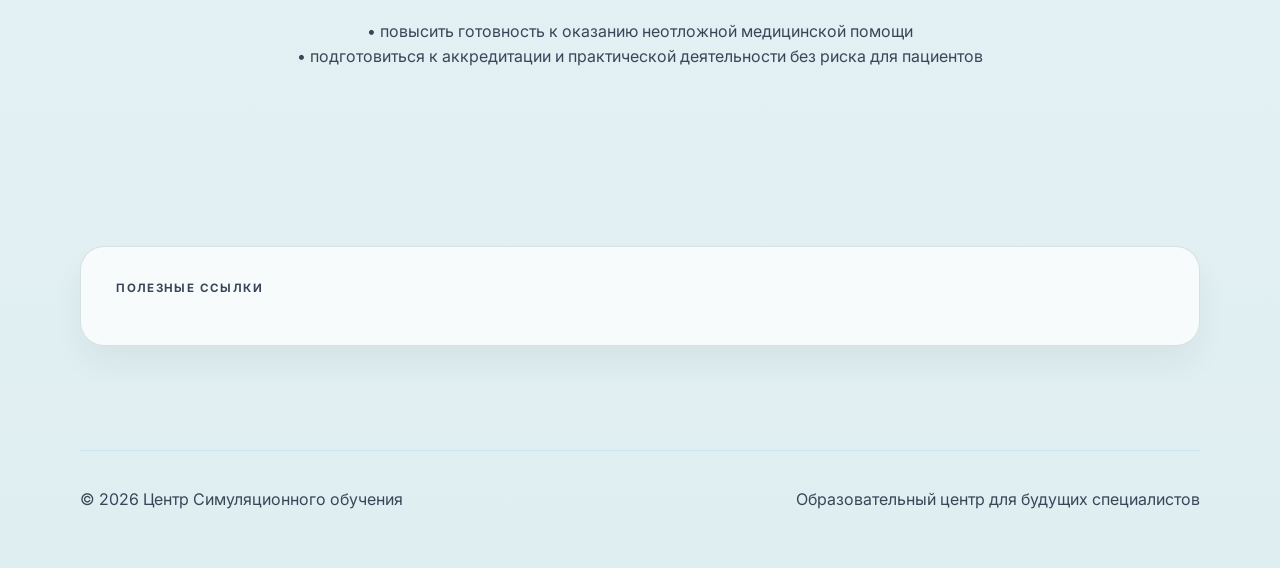
==== commit 0bdf55d7: "Fix brand layout to display "Центр" and "Симуляционного обучения" on separate lines" ====
--- a/index.html
+++ b/index.html
@@ -19,7 +19,10 @@
   <body>
     <header class="site-header">
       <div class="container nav-wrap">
-        <div class="brand" aria-label="Центр Симуляционного обучения">Центр<span>Симуляционного обучения</span></div>
+        <div class="brand" aria-label="Центр Симуляционного обучения">
+          <span class="brand-main">Центр</span>
+          <span class="brand-sub">Симуляционного обучения</span>
+        </div>
         <nav class="main-nav" aria-label="Основная навигация">
           <a href="#courses">Кружки</a>
           <a href="#about">О центре</a>
@@ -37,7 +40,7 @@
                 <p class="eyebrow">Образовательный центр</p>
                 <h1>Добро пожаловать в Центр Симуляционного обучения</h1>
                 <p class="lede">
-                  Медицина — это путь длиною в жизнь, и чтобы найти себя в ней и стать хорошим в своём деле, важно идти вперёд с уверенностью и знаниями.
+                  Медицина — это путь длиною в жизнь, и чтобы найти себя в ней и стать хорошим в своём деле, важно ид…
                 </p>
               </div>
               <div class="hero-logo-wrap">
--- a/styles.css
+++ b/styles.css
@@ -1,16 +1,16 @@
 :root {
-  --bg: #1a2f3f;
-  --bg-soft: #243a4d;
-  --panel: rgba(20, 35, 48, 0.9);
-  --panel-border: rgba(126, 159, 191, 0.18);
-  --text: #e8f1f7;
-  --muted: #a8bccf;
-  --primary: #5ab3e8;
-  --primary-strong: #3b8fd4;
-  --accent: #6ec5b0;
-  --danger: #e85d5d;
-  --warning: #d9a847;
-  --shadow: rgba(10, 20, 30, 0.4);
+  --bg: #e8f4f9;
+  --bg-soft: #f6fbff;
+  --panel: rgba(255, 255, 255, 0.8);
+  --panel-border: rgba(88, 120, 136, 0.2);
+  --text: #111827;
+  --muted: #3a4658;
+  --primary: #4fa4c5;
+  --primary-strong: #2e7ea8;
+  --accent: #5ca7a6;
+  --danger: #d45151;
+  --warning: #b6681b;
+  --shadow: rgba(15, 30, 42, 0.12);
 }
 
 * {
@@ -24,9 +24,7 @@
 body {
   margin: 0;
   font-family: "Inter", sans-serif;
-  background:
-    linear-gradient(135deg, rgba(90, 179, 232, 0.08) 0%, rgba(110, 197, 176, 0.04) 35%, transparent 50%),
-    linear-gradient(180deg, #203750 0%, #1a2f3f 50%, #152738 100%);
+  background: linear-gradient(180deg, #f3fbff 0%, #e8f4f9 38%, #dfeef1 100%);
   color: var(--text);
   line-height: 1.6;
   min-height: 100vh;
@@ -56,8 +54,8 @@
   top: 0;
   z-index: 20;
   backdrop-filter: blur(14px);
-  background: rgba(26, 47, 63, 0.8);
-  border-bottom: 1px solid rgba(126, 159, 191, 0.1);
+  background: rgba(255, 255, 255, 0.7);
+  border-bottom: 1px solid rgba(94, 122, 140, 0.15);
 }
 
 .nav-wrap {
@@ -71,6 +69,7 @@
   font-size: 1.5rem;
   font-weight: 800;
   letter-spacing: -0.08em;
+  color: var(--text);
 }
 
 .brand span {
@@ -104,10 +103,10 @@
 
 @keyframes glow-pulse {
   0%, 100% {
-    box-shadow: 0 0 28px rgba(90, 179, 232, 0.3), 0 20px 45px rgba(59, 143, 212, 0.2);
+    box-shadow: 0 0 18px rgba(79, 164, 197, 0.18), 0 20px 34px rgba(46, 126, 168, 0.12);
   }
   50% {
-    box-shadow: 0 0 42px rgba(90, 179, 232, 0.45), 0 22px 50px rgba(59, 143, 212, 0.3);
+    box-shadow: 0 0 28px rgba(79, 164, 197, 0.24), 0 22px 40px rgba(46, 126, 168, 0.18);
   }
 }
 
@@ -138,9 +137,9 @@
   height: 140px;
   object-fit: cover;
   border-radius: 50%;
-  border: 4px solid var(--primary);
-  background: rgba(90, 179, 232, 0.1);
-  box-shadow: 0 0 28px rgba(90, 179, 232, 0.3), 0 20px 45px rgba(59, 143, 212, 0.2);
+  border: 4px solid rgba(79, 164, 197, 0.7);
+  background: rgba(255, 255, 255, 0.7);
+  box-shadow: 0 0 18px rgba(79, 164, 197, 0.2), 0 20px 34px rgba(46, 126, 168, 0.16);
   animation: float 4s ease-in-out infinite, glow-pulse 3s ease-in-out infinite;
   transition: transform 0.3s ease;
 }
@@ -167,6 +166,7 @@
   margin: 0;
   letter-spacing: -0.06em;
   line-height: 1.03;
+  color: var(--text);
 }
 
 .hero-single h1 {
@@ -193,6 +193,7 @@
   font-size: clamp(2.1rem, 4vw, 3rem);
   letter-spacing: -0.06em;
   line-height: 1.08;
+  color: var(--text);
 }
 
 .courses-grid {
@@ -209,9 +210,9 @@
   min-height: 320px;
   padding: 1.2rem 1rem 1rem;
   border-radius: 26px;
-  background: linear-gradient(135deg, rgba(32, 55, 80, 0.95), rgba(26, 47, 63, 0.92));
-  border: 1px solid rgba(90, 179, 232, 0.12);
-  box-shadow: 0 18px 32px rgba(0, 0, 0, 0.25);
+  background: linear-gradient(135deg, rgba(255,255,255,0.94), rgba(244,250,255,0.88));
+  border: 1px solid rgba(79, 164, 197, 0.18);
+  box-shadow: 0 18px 28px rgba(15, 30, 42, 0.08);
   transform: perspective(1000px) rotateX(0deg) rotateY(0deg);
   transition: transform 0.25s ease, box-shadow 0.25s ease, border-color 0.25s ease;
   overflow: hidden;
@@ -226,7 +227,7 @@
   inset: auto 12px -12px 14px;
   height: 22px;
   border-radius: 14px;
-  background: rgba(59, 143, 212, 0.2);
+  background: rgba(79, 164, 197, 0.12);
   filter: blur(14px);
   z-index: 0;
 }
@@ -234,8 +235,8 @@
 .card-cube:hover,
 .card-cube:focus-within {
   transform: translateY(-10px) rotateX(3deg) rotateY(-4deg);
-  border-color: rgba(90, 179, 232, 0.5);
-  box-shadow: 0 26px 44px rgba(59, 143, 212, 0.2);
+  border-color: rgba(79, 164, 197, 0.42);
+  box-shadow: 0 26px 38px rgba(79, 164, 197, 0.14);
 }
 
 .card-media {
@@ -246,8 +247,8 @@
   justify-content: center;
   overflow: visible;
   border-radius: 18px;
-  background: rgba(90, 179, 232, 0.08);
-  border: 1px solid rgba(90, 179, 232, 0.16);
+  background: rgba(79, 164, 197, 0.08);
+  border: 1px solid rgba(79, 164, 197, 0.14);
   margin-bottom: 0.9rem;
   position: relative;
   z-index: 1;
@@ -259,13 +260,13 @@
   height: 100%;
   object-fit: contain;
   display: block;
-  filter: drop-shadow(0 8px 16px rgba(90, 179, 232, 0.15));
+  filter: drop-shadow(0 8px 16px rgba(79, 164, 197, 0.12));
 }
 
 .placeholder-media {
   display: grid;
   place-items: center;
-  background: rgba(90, 179, 232, 0.06);
+  background: rgba(79, 164, 197, 0.06);
   color: var(--muted);
   font-size: 1.1rem;
   font-weight: 700;
@@ -279,11 +280,12 @@
   line-height: 1.25;
   position: relative;
   z-index: 1;
+  color: var(--text);
 }
 
 .card-cube p {
   margin: 0;
-  color: var(--primary);
+  color: var(--primary-strong);
   font-weight: 600;
   font-size: 0.85rem;
   position: relative;
@@ -298,8 +300,8 @@
 .placeholder-card:hover,
 .placeholder-card:focus-within {
   transform: none;
-  border-color: rgba(90, 179, 232, 0.12);
-  box-shadow: 0 18px 32px rgba(0, 0, 0, 0.25);
+  border-color: rgba(79, 164, 197, 0.12);
+  box-shadow: 0 18px 28px rgba(15, 30, 42, 0.08);
 }
 
 .intro p,
@@ -315,9 +317,10 @@
   justify-content: space-between;
   gap: 1.5rem;
   padding: 2rem 2.2rem;
-  background: rgba(20, 35, 48, 0.75);
+  background: rgba(255,255,255,0.72);
   border: 1px solid var(--panel-border);
   border-radius: 24px;
+  box-shadow: 0 18px 30px rgba(15, 30, 42, 0.05);
 }
 
 .button {
@@ -329,7 +332,7 @@
   font-weight: 700;
   background: linear-gradient(135deg, var(--primary), var(--primary-strong));
   color: #0a1820;
-  box-shadow: 0 18px 32px rgba(90, 179, 232, 0.25);
+  box-shadow: 0 18px 32px rgba(79, 164, 197, 0.18);
   transition: transform 0.2s ease;
   border: 0;
 }
@@ -344,11 +347,11 @@
 }
 
 .course-header-card {
-  background: rgba(20, 35, 48, 0.8);
-  border: 1px solid rgba(90, 179, 232, 0.1);
+  background: rgba(255,255,255,0.78);
+  border: 1px solid rgba(79, 164, 197, 0.1);
   border-radius: 28px;
   padding: 28px 28px 18px;
-  box-shadow: 0 20px 40px rgba(0, 0, 0, 0.3);
+  box-shadow: 0 20px 40px rgba(15, 30, 42, 0.08);
 }
 
 .course-topbar {
@@ -371,14 +374,14 @@
   display: grid;
   place-items: center;
   border-radius: 18px;
-  background: linear-gradient(135deg, rgba(90, 179, 232, 0.15), rgba(110, 197, 176, 0.1));
-  border: 1px solid rgba(90, 179, 232, 0.2);
+  background: linear-gradient(135deg, rgba(79, 164, 197, 0.12), rgba(92, 167, 166, 0.08));
+  border: 1px solid rgba(79, 164, 197, 0.18);
   font-size: 2rem;
 }
 
 .course-back {
   background: linear-gradient(135deg, var(--primary), var(--primary-strong));
-  color: #0a1820;
+  color: #f6fcff;
   border: 0;
   border-radius: 999px;
   padding: 10px 16px;
@@ -394,8 +397,8 @@
 }
 
 .course-tab {
-  border: 1px solid rgba(90, 179, 232, 0.2);
-  background: rgba(90, 179, 232, 0.08);
+  border: 1px solid rgba(79, 164, 197, 0.18);
+  background: rgba(255,255,255,0.8);
   color: var(--text);
   padding: 12px 18px;
   border-radius: 12px;
@@ -406,9 +409,9 @@
 }
 
 .course-tab.active {
-  background: linear-gradient(135deg, rgba(90, 179, 232, 0.18), rgba(110, 197, 176, 0.12));
-  border-color: rgba(90, 179, 232, 0.4);
-  box-shadow: 0 8px 18px rgba(59, 143, 212, 0.15);
+  background: linear-gradient(135deg, rgba(79, 164, 197, 0.12), rgba(92, 167, 166, 0.08));
+  border-color: rgba(79, 164, 197, 0.4);
+  box-shadow: 0 8px 18px rgba(79, 164, 197, 0.12);
 }
 
 .course-tab:hover {
@@ -426,7 +429,7 @@
 }
 
 .warning {
-  background: rgba(232, 93, 93, 0.1);
+  background: rgba(212, 81, 81, 0.08);
   border-left: 4px solid var(--danger);
   border-radius: 12px;
   padding: 14px 16px;
@@ -434,7 +437,7 @@
 }
 
 .warning strong {
-  color: #f08a8a;
+  color: #b43d3d;
 }
 
 .grid {
@@ -445,10 +448,11 @@
 }
 
 .mini-card {
-  background: rgba(26, 47, 63, 0.85);
-  border: 1px solid rgba(90, 179, 232, 0.12);
+  background: rgba(255,255,255,0.72);
+  border: 1px solid rgba(79, 164, 197, 0.12);
   border-radius: 16px;
   padding: 18px;
+  box-shadow: 0 12px 20px rgba(15, 30, 42, 0.04);
 }
 
 .mini-card h3 {
@@ -460,9 +464,9 @@
   display: grid;
   place-items: center;
   min-height: 220px;
-  border: 1px dashed rgba(90, 179, 232, 0.3);
+  border: 1px dashed rgba(79, 164, 197, 0.3);
   border-radius: 18px;
-  background: rgba(90, 179, 232, 0.04);
+  background: rgba(79, 164, 197, 0.04);
   color: var(--muted);
   font-size: 1.05rem;
   text-align: center;
@@ -479,7 +483,7 @@
   justify-content: space-between;
   gap: 1rem;
   flex-wrap: wrap;
-  border-top: 1px solid rgba(90, 179, 232, 0.12);
+  border-top: 1px solid rgba(79, 164, 197, 0.12);
   padding-top: 1.2rem;
 }
 
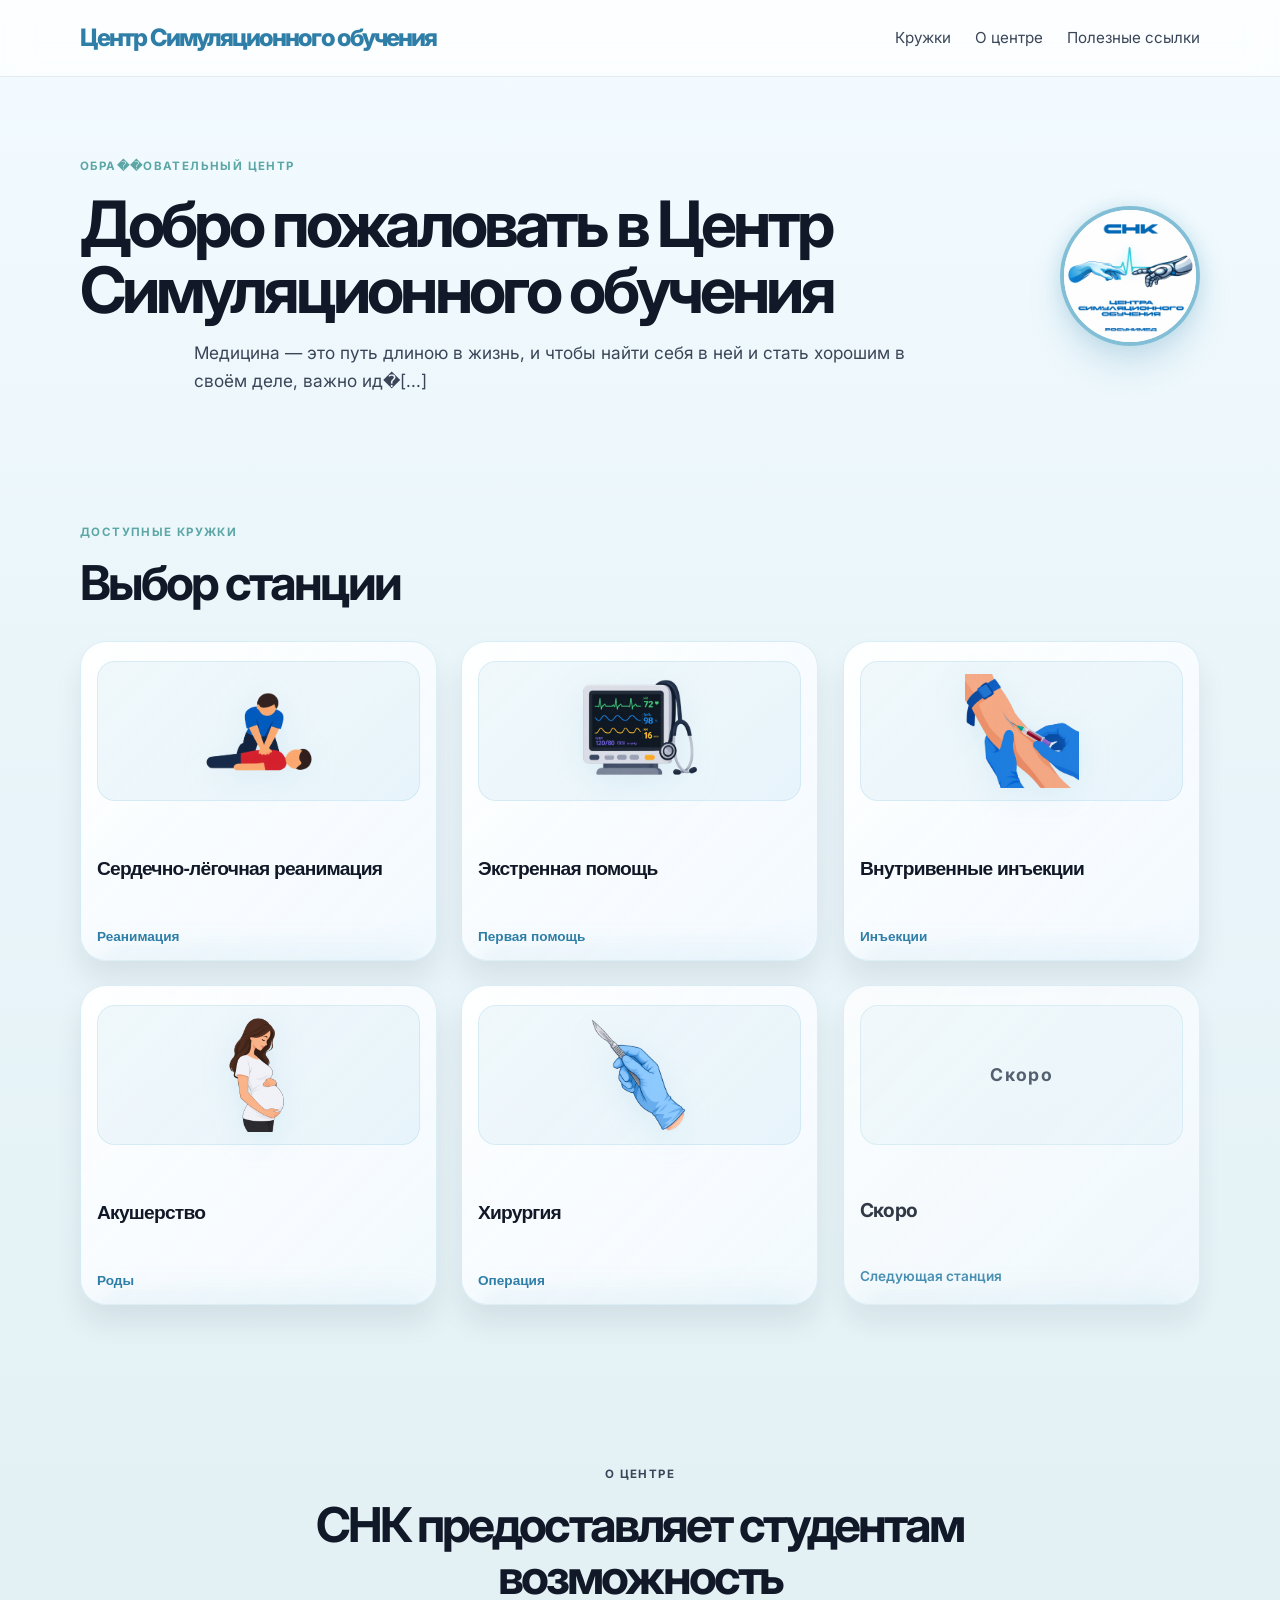
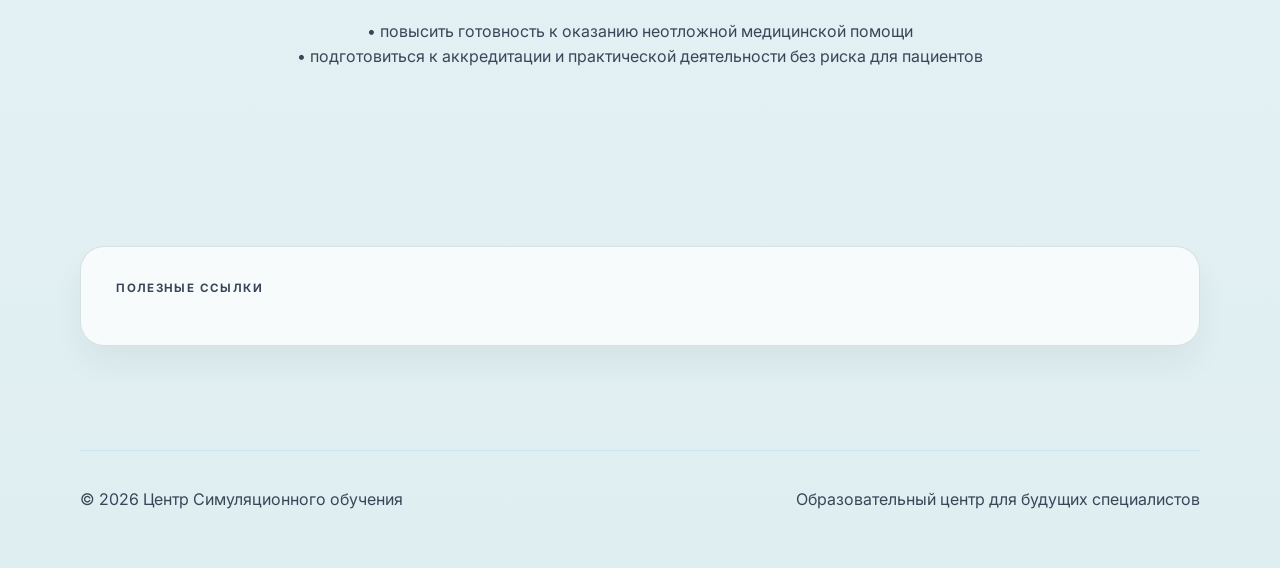
==== commit 20586175: "Force site to use a light color scheme in browser/OS dark mode" ====
--- a/index.html
+++ b/index.html
@@ -3,6 +3,8 @@
   <head>
     <meta charset="UTF-8" />
     <meta name="viewport" content="width=device-width, initial-scale=1.0" />
+    <meta name="color-scheme" content="light" />
+    <meta name="theme-color" content="#f3fbff" />
     <meta
       name="description"
       content="Центр Симуляционного обучения — образовательный центр для обучения в кружках."
@@ -37,10 +39,10 @@
           <div class="container hero-single">
             <div class="hero-brand">
               <div class="hero-copy">
-                <p class="eyebrow">Образовательный центр</p>
+                <p class="eyebrow">Обра��овательный центр</p>
                 <h1>Добро пожаловать в Центр Симуляционного обучения</h1>
                 <p class="lede">
-                  Медицина — это путь длиною в жизнь, и чтобы найти себя в ней и стать хорошим в своём деле, важно ид…
+                  Медицина — это путь длиною в жизнь, и чтобы найти себя в ней и стать хорошим в своём деле, важно ид�[...]
                 </p>
               </div>
               <div class="hero-logo-wrap">
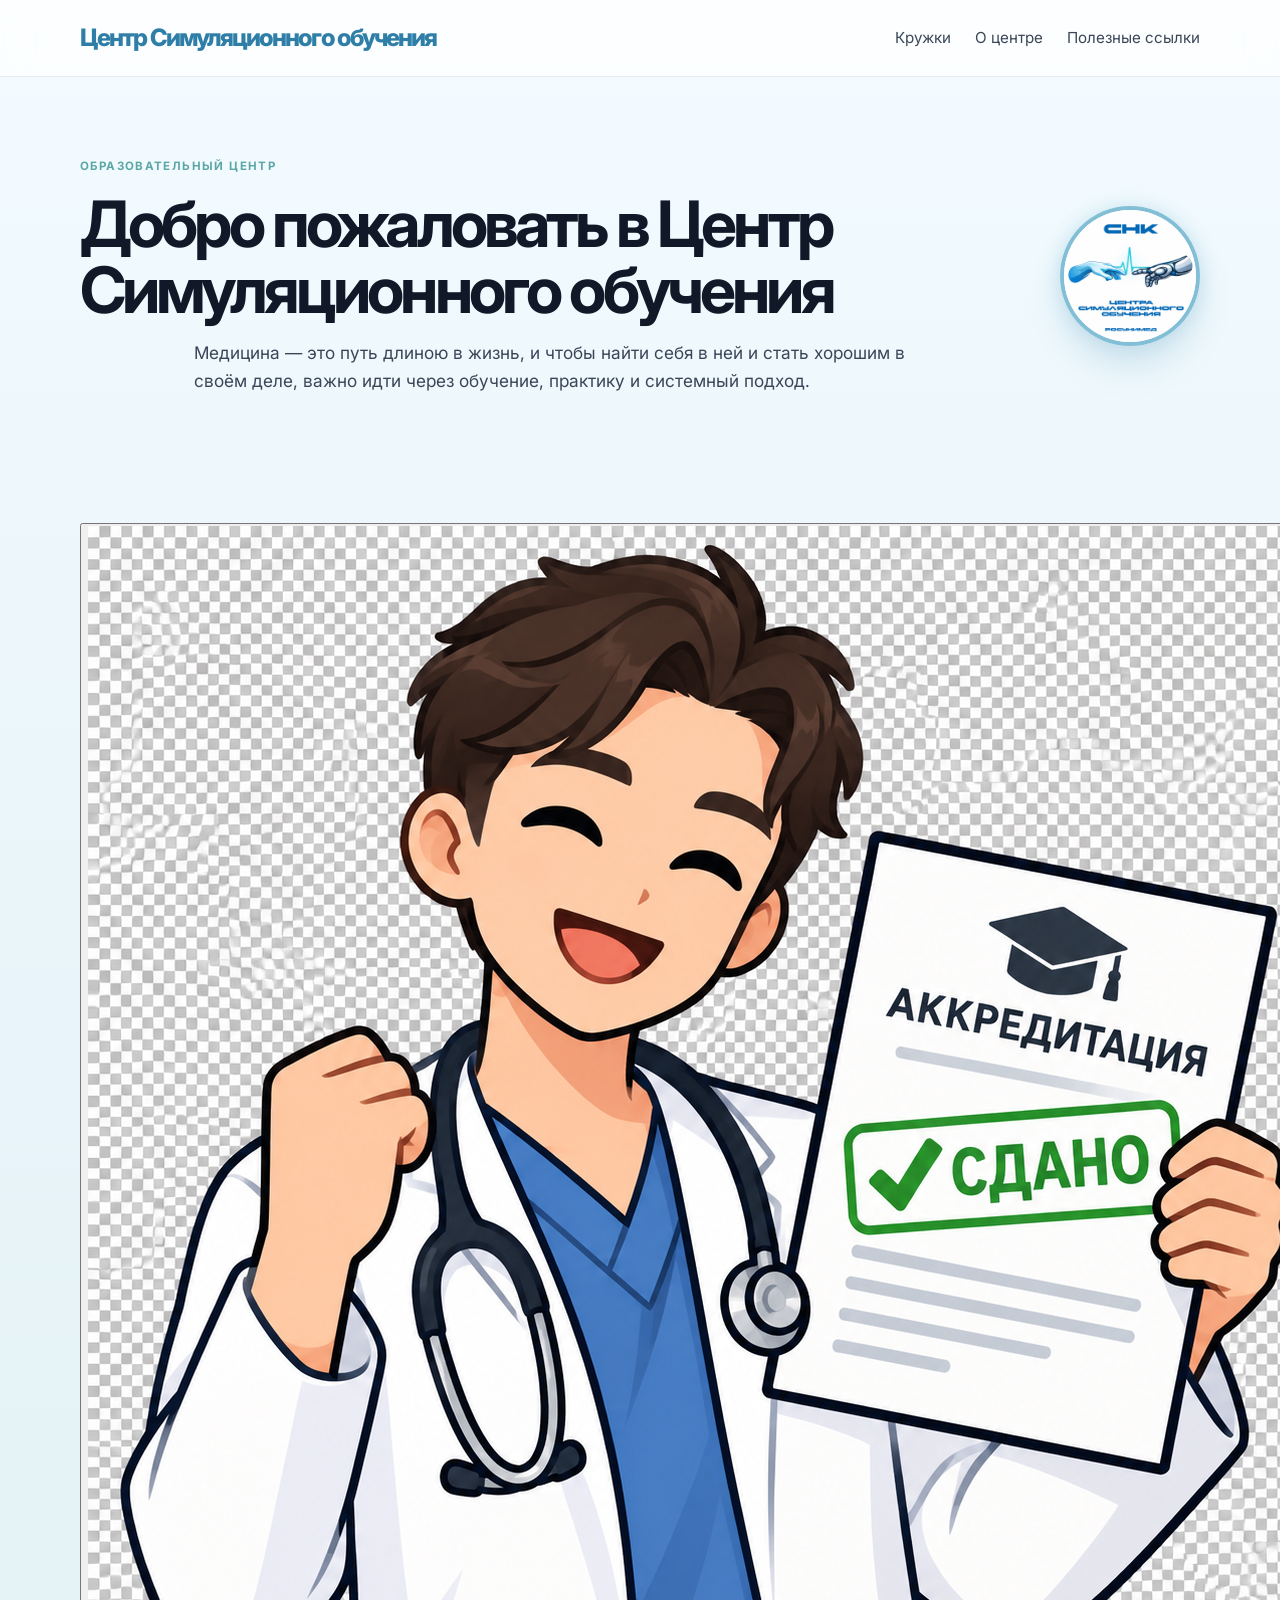
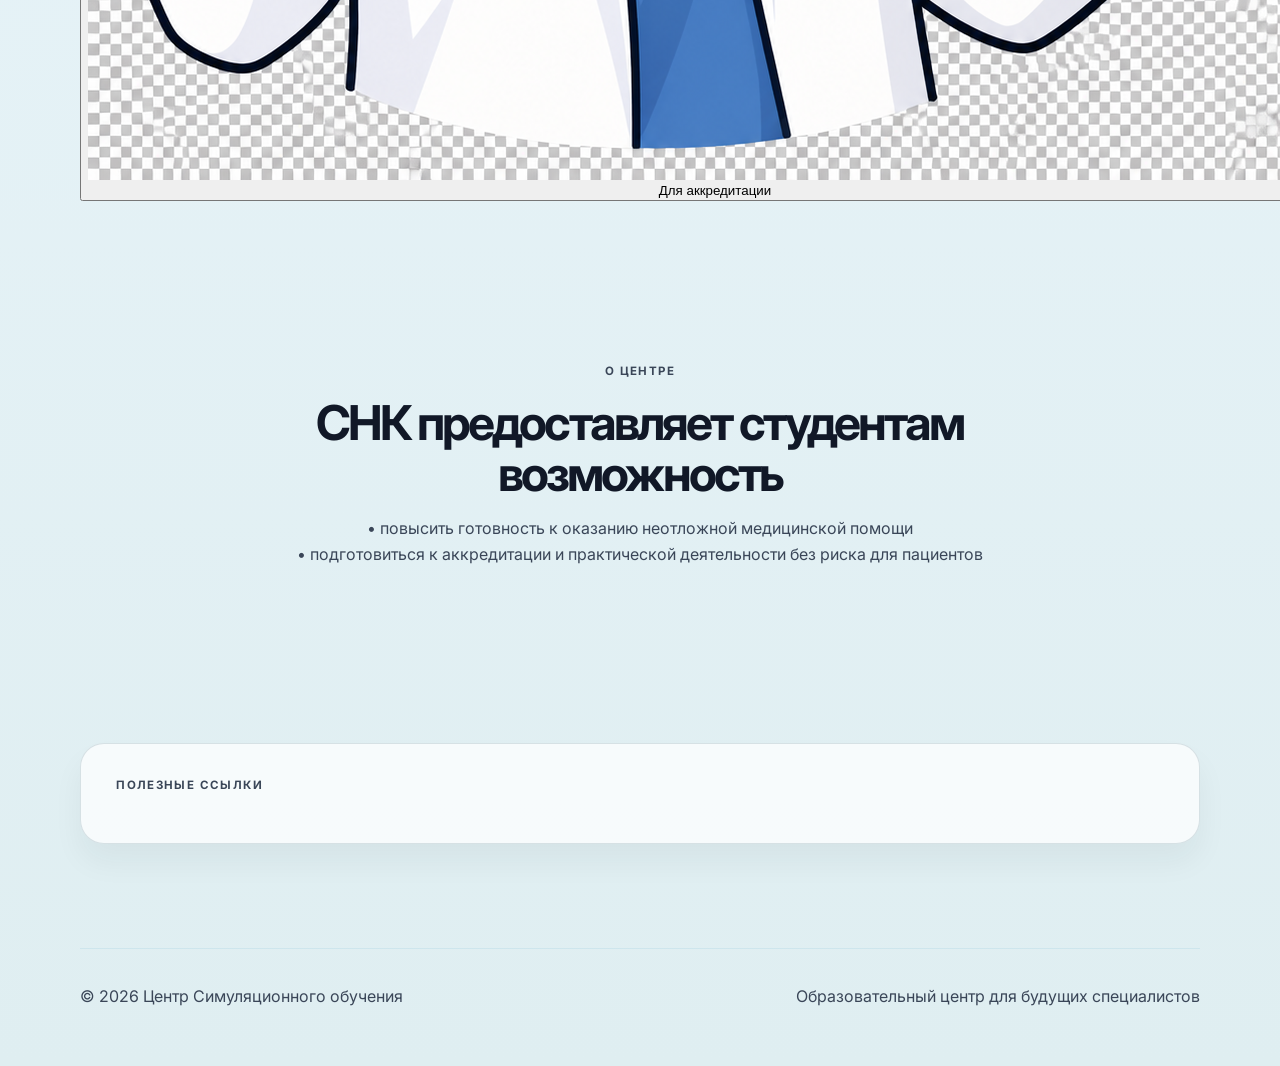
==== commit 6e75821e: "Add large accreditation CTA and PDF skill list while hiding the old available-courses block" ====
--- a/index.html
+++ b/index.html
@@ -39,10 +39,10 @@
           <div class="container hero-single">
             <div class="hero-brand">
               <div class="hero-copy">
-                <p class="eyebrow">Обра��овательный центр</p>
+                <p class="eyebrow">Образовательный центр</p>
                 <h1>Добро пожаловать в Центр Симуляционного обучения</h1>
                 <p class="lede">
-                  Медицина — это путь длиною в жизнь, и чтобы найти себя в ней и стать хорошим в своём деле, важно ид�[...]
+                  Медицина — это путь длиною в жизнь, и чтобы найти себя в ней и стать хорошим в своём деле, важно идти через обучение, практику и системный подход.
                 </p>
               </div>
               <div class="hero-logo-wrap">
@@ -52,7 +52,16 @@
           </div>
         </section>
 
-        <section id="courses" class="section courses-section">
+        <section class="section accreditation-cta">
+          <div class="container">
+            <button type="button" id="open-accreditation" class="accreditation-main-button" aria-label="Для аккредитации">
+              <img src="аккред.png" alt="Для аккредитации" />
+              <span>Для аккредитации</span>
+            </button>
+          </div>
+        </section>
+
+        <section id="courses" class="section courses-section hidden">
           <div class="container">
             <div class="section-heading">
               <p class="section-tag">Доступные кружки</p>
@@ -132,6 +141,21 @@
         </section>
       </div>
 
+      <section id="accreditation-page" class="accreditation-page hidden">
+        <div class="container accreditation-shell">
+          <div class="accreditation-header-card">
+            <div class="accreditation-topbar">
+              <div class="accreditation-title-wrap">
+                <div class="accreditation-icon">📘</div>
+                <h2>Для аккредитации</h2>
+              </div>
+              <button type="button" class="course-back" id="accreditation-back-btn">← Назад</button>
+            </div>
+            <div class="accreditation-grid" id="accreditation-grid"></div>
+          </div>
+        </div>
+      </section>
+
       <section id="course-page" class="course-page hidden">
         <div class="container">
           <div class="course-header-card">
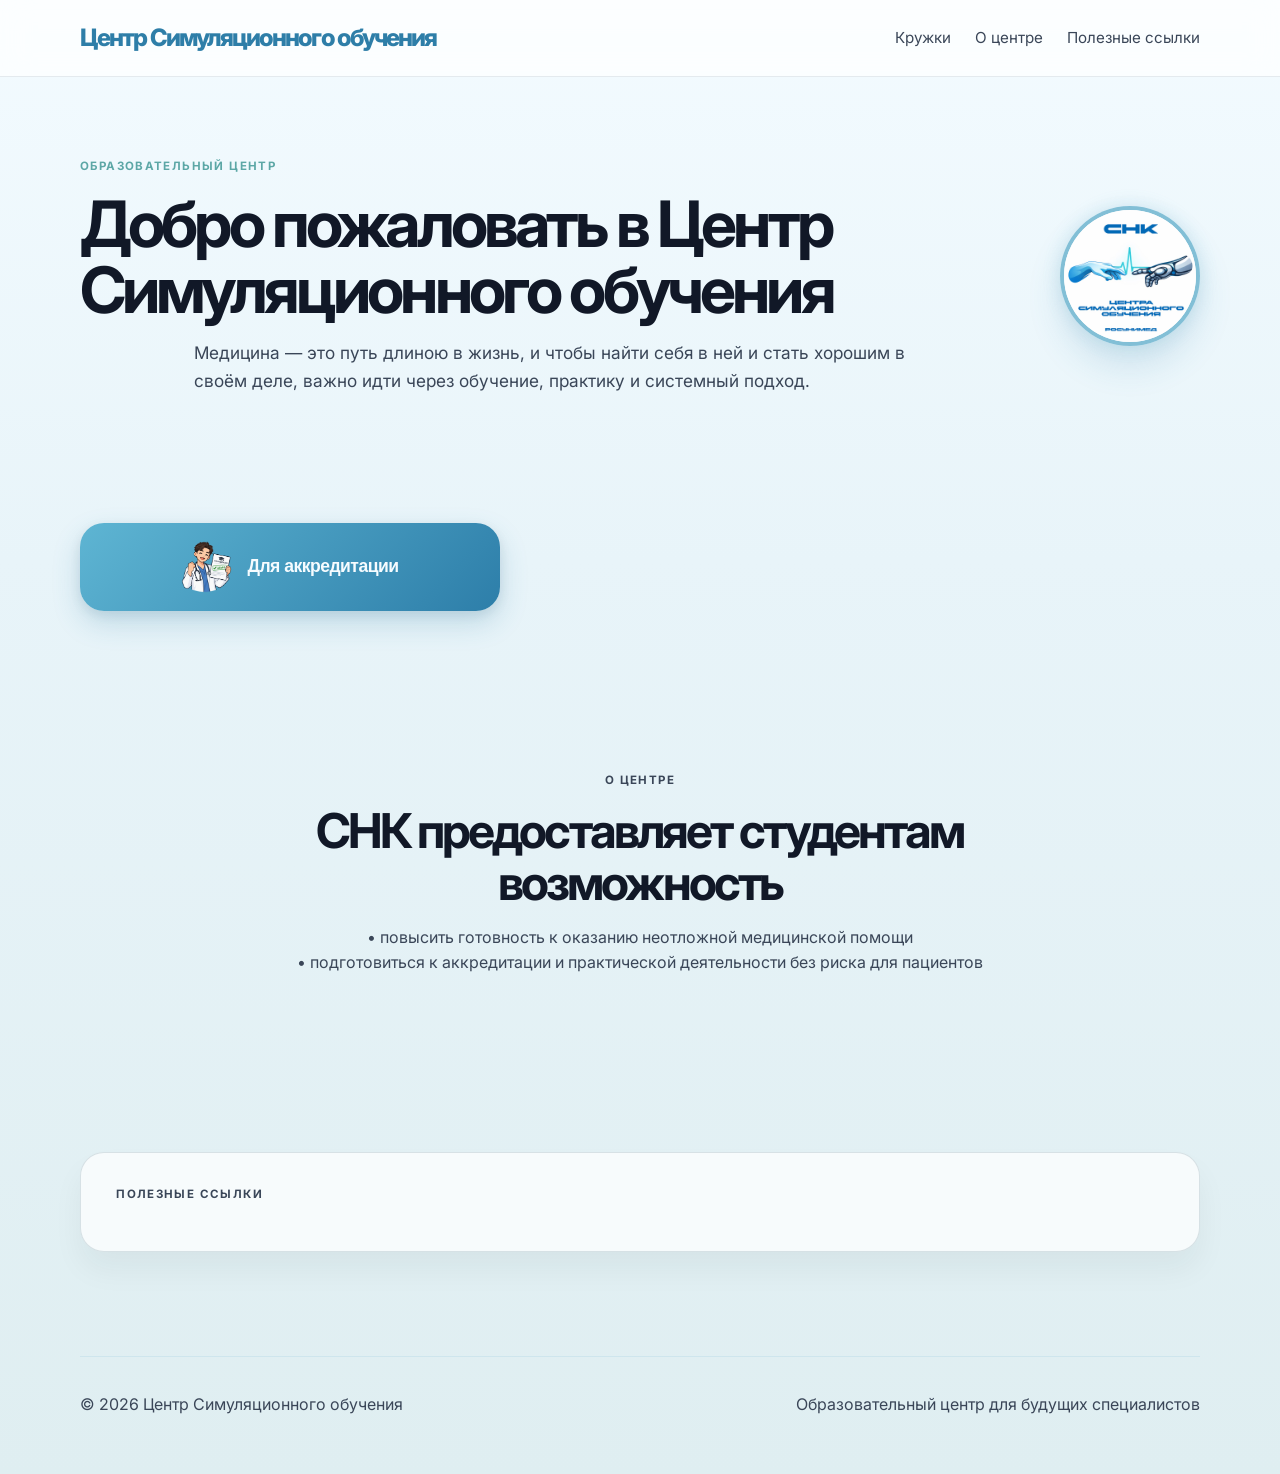
==== commit a29f1fc6: "Replace accreditation image with аккред(1).png and add class for sizing" ====
--- a/index.html
+++ b/index.html
@@ -55,7 +55,7 @@
         <section class="section accreditation-cta">
           <div class="container">
             <button type="button" id="open-accreditation" class="accreditation-main-button" aria-label="Для аккредитации">
-              <img src="аккред.png" alt="Для аккредитации" />
+              <img class="accreditation-img" src="аккред(1).png" alt="Для аккредитации" />
               <span>Для аккредитации</span>
             </button>
           </div>
--- a/styles.css
+++ b/styles.css
@@ -93,7 +93,8 @@
 }
 
 @keyframes float {
-  0%, 100% {
+  0%,
+  100% {
     transform: translateY(0px);
   }
   50% {
@@ -102,7 +103,8 @@
 }
 
 @keyframes glow-pulse {
-  0%, 100% {
+  0%,
+  100% {
     box-shadow: 0 0 18px rgba(79, 164, 197, 0.18), 0 20px 34px rgba(46, 126, 168, 0.12);
   }
   50% {
@@ -239,6 +241,11 @@
   box-shadow: 0 26px 38px rgba(79, 164, 197, 0.14);
 }
 
+.card-cube:active {
+  transform: translateY(-2px) scale(0.985);
+  box-shadow: 0 12px 22px rgba(79, 164, 197, 0.1);
+}
+
 .card-media {
   width: 100%;
   height: 140px;
@@ -340,6 +347,216 @@
 .button:hover,
 .button:focus-visible {
   transform: translateY(-2px);
+}
+
+.accreditation-main-button {
+  position: relative;
+  display: inline-flex;
+  align-items: center;
+  justify-content: center;
+  gap: 14px;
+  width: min(100%, 420px);
+  margin: 0 auto;
+  padding: 18px 28px;
+  border: 0;
+  border-radius: 24px;
+  background: linear-gradient(135deg, #5eb5d3 0%, #2d7ea9 100%);
+  color: #f6fcff;
+  font-size: 1.1rem;
+  font-weight: 800;
+  letter-spacing: -0.03em;
+  cursor: pointer;
+  box-shadow: 0 12px 28px rgba(46, 126, 168, 0.22), 0 4px 12px rgba(15, 30, 42, 0.08);
+  overflow: hidden;
+  transform: translateY(0) scale(1);
+  transition: transform 180ms cubic-bezier(0.2, 0.9, 0.3, 1), box-shadow 180ms cubic-bezier(0.2, 0.9, 0.3, 1), filter 180ms ease;
+  -webkit-tap-highlight-color: transparent;
+}
+
+.accreditation-main-button:hover,
+.accreditation-main-button:focus-visible {
+  transform: translateY(-6px) scale(1.01);
+  box-shadow: 0 18px 36px rgba(46, 126, 168, 0.28), 0 8px 18px rgba(15, 30, 42, 0.12);
+  filter: saturate(1.08);
+}
+
+.accreditation-main-button:active {
+  transform: translateY(0) scale(0.97);
+  box-shadow: 0 8px 18px rgba(46, 126, 168, 0.18), inset 0 3px 8px rgba(15, 30, 42, 0.12);
+}
+
+.accreditation-main-button img {
+  width: 52px;
+  height: 52px;
+  object-fit: contain;
+  display: block;
+  transition: transform 200ms ease;
+}
+
+.accreditation-main-button:hover img {
+  transform: translateY(-2px) rotate(-2deg);
+}
+
+.accreditation-main-button:focus-visible {
+  outline: 3px solid rgba(255, 255, 255, 0.8);
+  outline-offset: 4px;
+}
+
+.accreditation-grid {
+  display: grid;
+  grid-template-columns: repeat(auto-fit, minmax(220px, 1fr));
+  gap: 16px;
+  margin-top: 18px;
+}
+
+.accreditation-skill-button {
+  position: relative;
+  display: flex;
+  align-items: center;
+  justify-content: center;
+  min-height: 74px;
+  padding: 18px 16px;
+  border: 1px solid rgba(79, 164, 197, 0.2);
+  border-radius: 18px;
+  background: linear-gradient(180deg, rgba(255,255,255,0.9), rgba(236,247,251,0.85));
+  color: var(--text);
+  font-size: 1rem;
+  font-weight: 700;
+  cursor: pointer;
+  text-align: center;
+  box-shadow: 0 10px 20px rgba(15, 30, 42, 0.05);
+  transform: translateY(0);
+  transition: transform 180ms cubic-bezier(0.2, 0.9, 0.3, 1), box-shadow 180ms ease, border-color 180ms ease, background 180ms ease;
+  overflow: hidden;
+}
+
+.accreditation-skill-button:hover,
+.accreditation-skill-button:focus-visible {
+  transform: translateY(-6px);
+  border-color: rgba(79, 164, 197, 0.45);
+  box-shadow: 0 18px 28px rgba(79, 164, 197, 0.12);
+  background: linear-gradient(180deg, rgba(255,255,255,1), rgba(242,249,251,1));
+}
+
+.accreditation-skill-button:active {
+  transform: translateY(0) scale(0.97);
+  box-shadow: 0 8px 18px rgba(79, 164, 197, 0.08);
+}
+
+.accreditation-detail {
+  grid-column: 1 / -1;
+  background: rgba(255,255,255,0.92);
+  border: 1px solid rgba(79, 164, 197, 0.18);
+  border-radius: 24px;
+  padding: 24px 22px;
+  box-shadow: 0 18px 28px rgba(15, 30, 42, 0.06);
+  animation: accreditation-in 220ms ease;
+}
+
+@keyframes accreditation-in {
+  from {
+    opacity: 0;
+    transform: translateY(10px) scale(0.98);
+  }
+  to {
+    opacity: 1;
+    transform: translateY(0) scale(1);
+  }
+}
+
+.accreditation-detail-header h3 {
+  margin: 0 0 18px;
+  font-size: clamp(1.4rem, 2.6vw, 2rem);
+  letter-spacing: -0.04em;
+  color: var(--text);
+}
+
+.accreditation-detail-body {
+  padding: 18px 0 0;
+}
+
+.accreditation-detail-body h4 {
+  margin: 0 0 10px;
+  color: var(--primary-strong);
+}
+
+.accreditation-detail-body p {
+  margin: 0;
+  color: var(--muted);
+  line-height: 1.7;
+}
+
+.accreditation-detail-actions {
+  display: flex;
+  align-items: center;
+  justify-content: flex-start;
+  gap: 12px;
+  flex-wrap: wrap;
+  margin-top: 22px;
+}
+
+.pdf-link,
+.back-to-list-btn,
+.course-back {
+  position: relative;
+  display: inline-flex;
+  align-items: center;
+  justify-content: center;
+  min-height: 42px;
+  padding: 10px 16px;
+  border-radius: 999px;
+  border: 0;
+  cursor: pointer;
+  font-weight: 700;
+  transition: transform 180ms cubic-bezier(0.2, 0.9, 0.3, 1), box-shadow 180ms ease, filter 180ms ease;
+  overflow: hidden;
+}
+
+.pdf-link {
+  background: linear-gradient(135deg, #2d7ea9, #3ea3c7);
+  color: #f8fcff;
+  box-shadow: 0 10px 22px rgba(46, 126, 168, 0.2);
+  text-decoration: none;
+}
+
+.back-to-list-btn,
+.course-back {
+  background: linear-gradient(135deg, #5eb5d3, #2d7ea9);
+  color: #f8fcff;
+  box-shadow: 0 10px 22px rgba(46, 126, 168, 0.2);
+}
+
+.pdf-link:hover,
+.pdf-link:focus-visible,
+.back-to-list-btn:hover,
+.back-to-list-btn:focus-visible,
+.course-back:hover,
+.course-back:focus-visible {
+  transform: translateY(-3px);
+  box-shadow: 0 16px 28px rgba(46, 126, 168, 0.22);
+}
+
+.pdf-link:active,
+.back-to-list-btn:active,
+.course-back:active {
+  transform: translateY(0) scale(0.98);
+  box-shadow: 0 8px 18px rgba(46, 126, 168, 0.14);
+}
+
+.ripple {
+  position: absolute;
+  border-radius: 50%;
+  background: rgba(255,255,255,0.4);
+  transform: scale(0);
+  pointer-events: none;
+  animation: ripple 600ms ease-out;
+}
+
+@keyframes ripple {
+  to {
+    transform: scale(3);
+    opacity: 0;
+  }
 }
 
 .course-page {
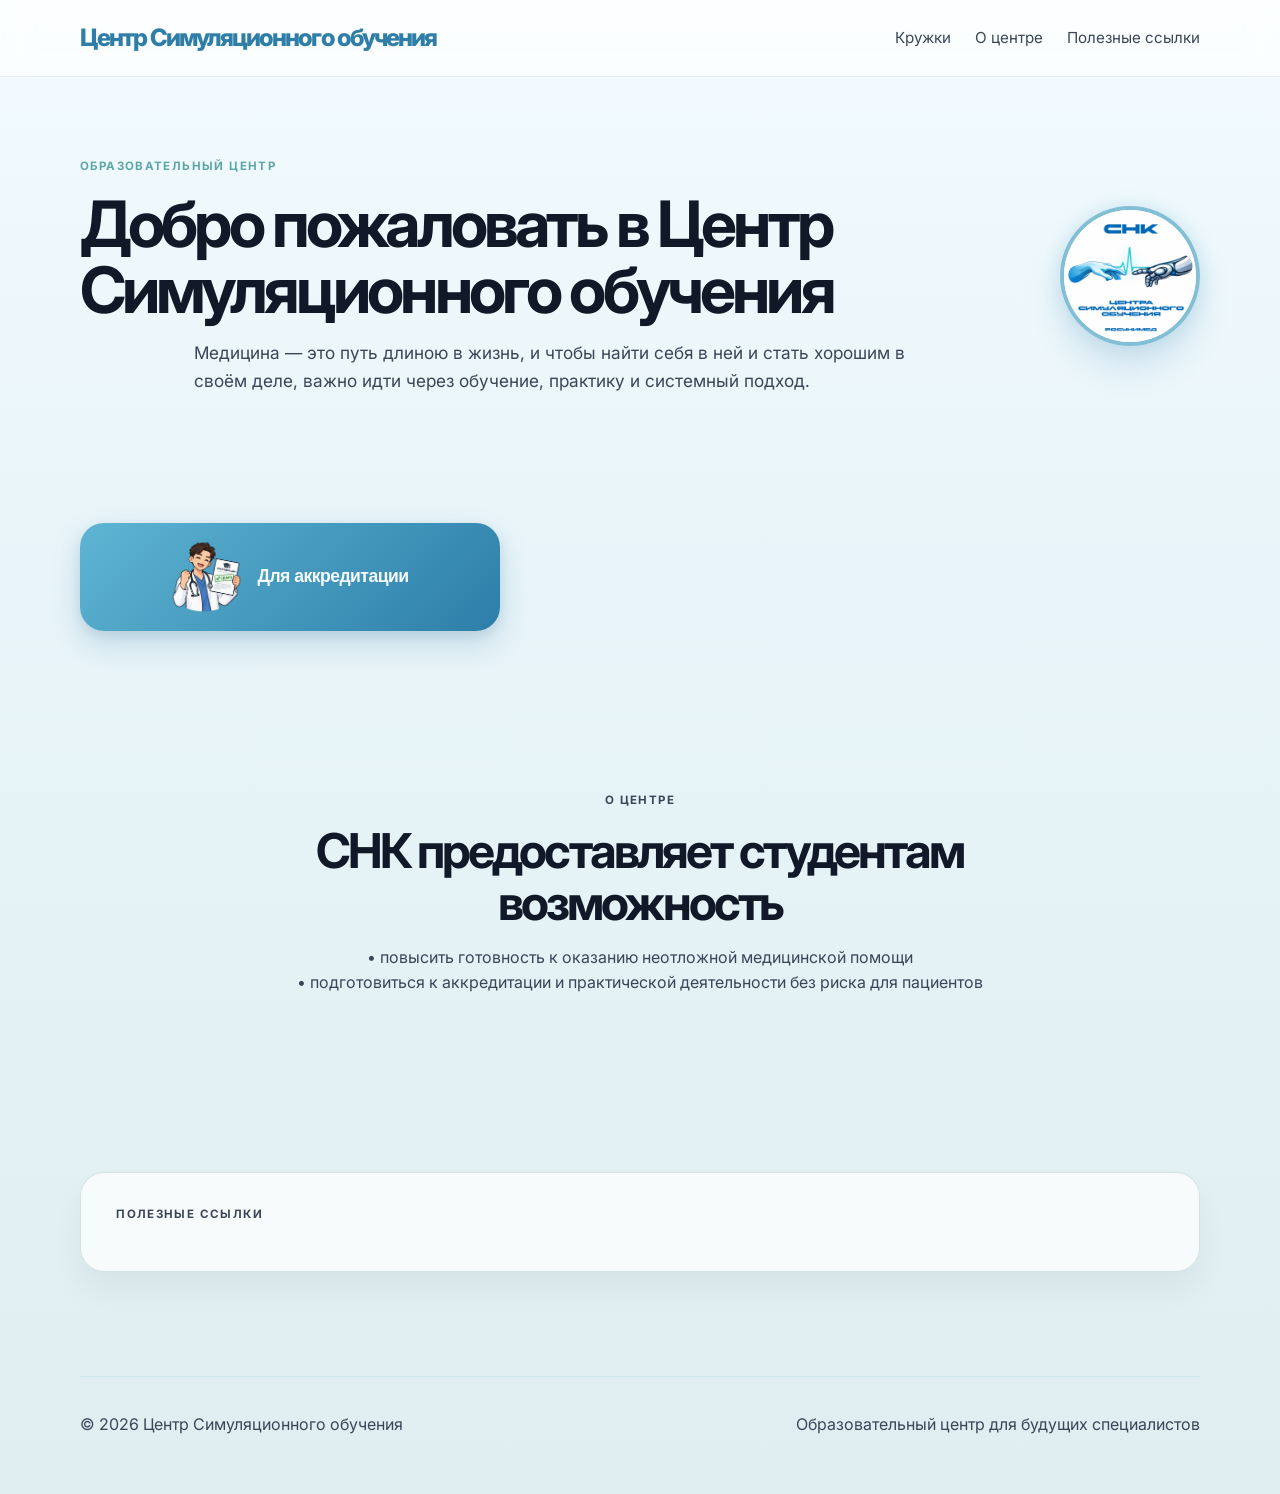
==== commit 1360a70d: "Update accreditation image source and enlarge it in the CTA button" ====
--- a/index.html
+++ b/index.html
@@ -55,7 +55,7 @@
         <section class="section accreditation-cta">
           <div class="container">
             <button type="button" id="open-accreditation" class="accreditation-main-button" aria-label="Для аккредитации">
-              <img class="accreditation-img" src="аккред(1).png" alt="Для аккредитации" />
+              <img src="аккред(1).png" alt="Для аккредитации" />
               <span>Для аккредитации</span>
             </button>
           </div>
--- a/styles.css
+++ b/styles.css
@@ -386,8 +386,9 @@
 }
 
 .accreditation-main-button img {
-  width: 52px;
-  height: 52px;
+  width: 72px;
+  height: 72px;
+  flex-shrink: 0;
   object-fit: contain;
   display: block;
   transition: transform 200ms ease;
